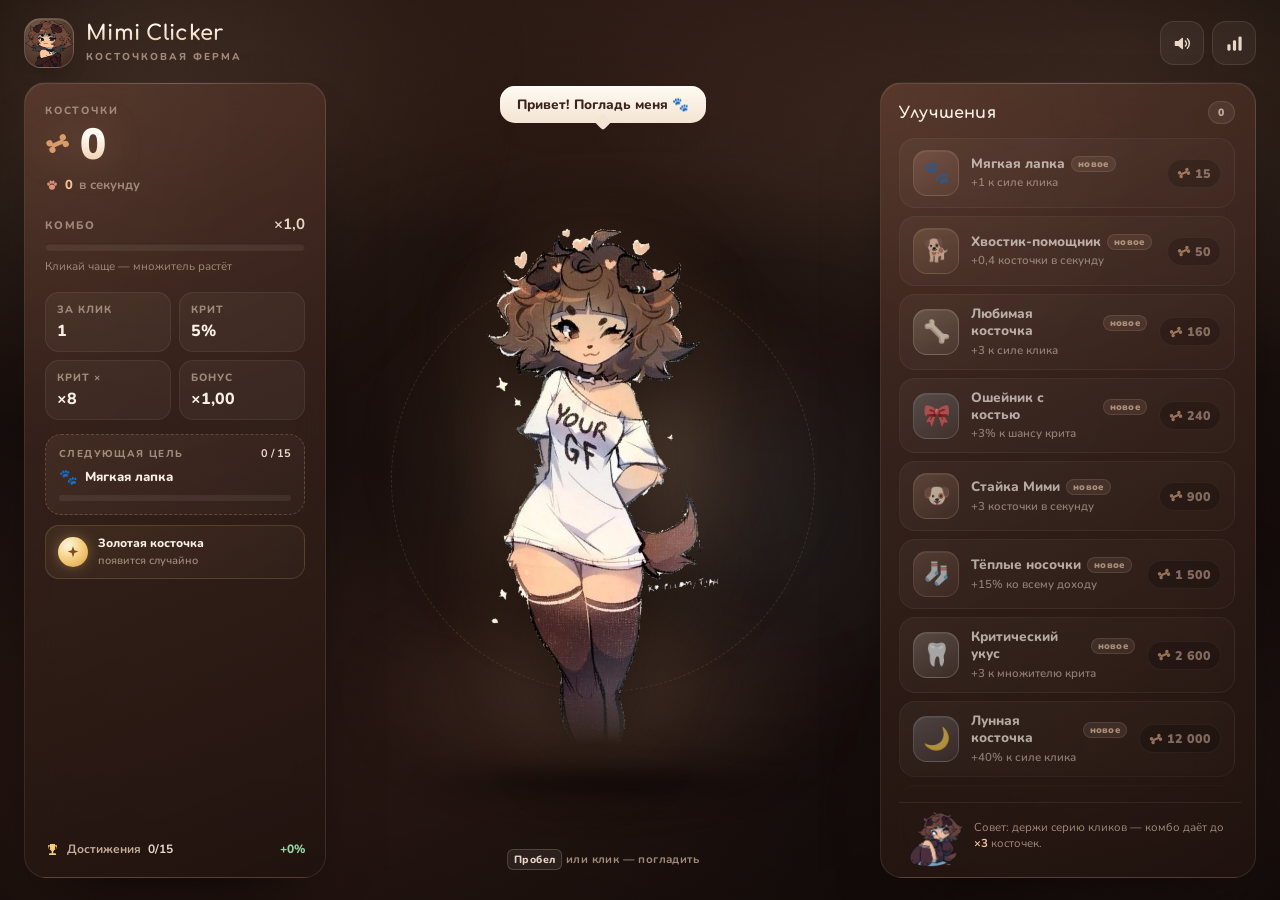
==== Mimi_Clicker_standalone.html @ 70f41875 "Add files via upload" ====
<!DOCTYPE html>
<html lang="ru">
<head>
<meta charset="utf-8">
<meta name="viewport" content="width=device-width, initial-scale=1, viewport-fit=cover">
<title>Mimi Clicker — косточковая ферма</title>
<meta name="description" content="Милый кликер про Мими: гладь её, собирай косточки и открывай улучшения.">
<meta name="theme-color" content="#1a100d">
<meta name="color-scheme" content="dark">
<link rel="icon" href="[data-uri]" type="image/png">
<style>
/* Local copy of Google Fonts (Nunito, Comfortaa) — works offline. */
@font-face{font-family:'Comfortaa';font-style:normal;font-weight:700;font-display:swap;src:url('[data-uri]') format('woff2');unicode-range:U+0460-052F, U+1C80-1C8A, U+20B4, U+2DE0-2DFF, U+A640-A69F, U+FE2E-FE2F}
@font-face{font-family:'Comfortaa';font-style:normal;font-weight:700;font-display:swap;src:url('[data-uri]') format('woff2');unicode-range:U+0301, U+0400-045F, U+0490-0491, U+04B0-04B1, U+2116}
@font-face{font-family:'Comfortaa';font-style:normal;font-weight:700;font-display:swap;src:url('[data-uri]') format('woff2');unicode-range:U+0100-02BA, U+02BD-02C5, U+02C7-02CC, U+02CE-02D7, U+02DD-02FF, U+0304, U+0308, U+0329, U+1D00-1DBF, U+1E00-1E9F, U+1EF2-1EFF, U+2020, U+20A0-20AB, U+20AD-20C4, U+2113, U+2C60-2C7F, U+A720-A7FF}
@font-face{font-family:'Comfortaa';font-style:normal;font-weight:700;font-display:swap;src:url('[data-uri]') format('woff2');unicode-range:U+0000-00FF, U+0131, U+0152-0153, U+02BB-02BC, U+02C6, U+02DA, U+02DC, U+0304, U+0308, U+0329, U+2000-206F, U+20AC, U+2122, U+2191, U+2193, U+2212, U+2215, U+FEFF, U+FFFD}
@font-face{font-family:'Nunito';font-style:normal;font-weight:400;font-display:swap;src:url('[data-uri]') format('woff2');unicode-range:U+0460-052F, U+1C80-1C8A, U+20B4, U+2DE0-2DFF, U+A640-A69F, U+FE2E-FE2F}
@font-face{font-family:'Nunito';font-style:normal;font-weight:400;font-display:swap;src:url('[data-uri]') format('woff2');unicode-range:U+0301, U+0400-045F, U+0490-0491, U+04B0-04B1, U+2116}
@font-face{font-family:'Nunito';font-style:normal;font-weight:400;font-display:swap;src:url('[data-uri]') format('woff2');unicode-range:U+0100-02BA, U+02BD-02C5, U+02C7-02CC, U+02CE-02D7, U+02DD-02FF, U+0304, U+0308, U+0329, U+1D00-1DBF, U+1E00-1E9F, U+1EF2-1EFF, U+2020, U+20A0-20AB, U+20AD-20C4, U+2113, U+2C60-2C7F, U+A720-A7FF}
@font-face{font-family:'Nunito';font-style:normal;font-weight:400;font-display:swap;src:url('[data-uri]') format('woff2');unicode-range:U+0000-00FF, U+0131, U+0152-0153, U+02BB-02BC, U+02C6, U+02DA, U+02DC, U+0304, U+0308, U+0329, U+2000-206F, U+20AC, U+2122, U+2191, U+2193, U+2212, U+2215, U+FEFF, U+FFFD}
@font-face{font-family:'Nunito';font-style:normal;font-weight:600;font-display:swap;src:url('[data-uri]') format('woff2');unicode-range:U+0460-052F, U+1C80-1C8A, U+20B4, U+2DE0-2DFF, U+A640-A69F, U+FE2E-FE2F}
@font-face{font-family:'Nunito';font-style:normal;font-weight:600;font-display:swap;src:url('[data-uri]') format('woff2');unicode-range:U+0301, U+0400-045F, U+0490-0491, U+04B0-04B1, U+2116}
@font-face{font-family:'Nunito';font-style:normal;font-weight:600;font-display:swap;src:url('[data-uri]') format('woff2');unicode-range:U+0100-02BA, U+02BD-02C5, U+02C7-02CC, U+02CE-02D7, U+02DD-02FF, U+0304, U+0308, U+0329, U+1D00-1DBF, U+1E00-1E9F, U+1EF2-1EFF, U+2020, U+20A0-20AB, U+20AD-20C4, U+2113, U+2C60-2C7F, U+A720-A7FF}
@font-face{font-family:'Nunito';font-style:normal;font-weight:600;font-display:swap;src:url('[data-uri]') format('woff2');unicode-range:U+0000-00FF, U+0131, U+0152-0153, U+02BB-02BC, U+02C6, U+02DA, U+02DC, U+0304, U+0308, U+0329, U+2000-206F, U+20AC, U+2122, U+2191, U+2193, U+2212, U+2215, U+FEFF, U+FFFD}
@font-face{font-family:'Nunito';font-style:normal;font-weight:700;font-display:swap;src:url('[data-uri]') format('woff2');unicode-range:U+0460-052F, U+1C80-1C8A, U+20B4, U+2DE0-2DFF, U+A640-A69F, U+FE2E-FE2F}
@font-face{font-family:'Nunito';font-style:normal;font-weight:700;font-display:swap;src:url('[data-uri]') format('woff2');unicode-range:U+0301, U+0400-045F, U+0490-0491, U+04B0-04B1, U+2116}
@font-face{font-family:'Nunito';font-style:normal;font-weight:700;font-display:swap;src:url('[data-uri]') format('woff2');unicode-range:U+0100-02BA, U+02BD-02C5, U+02C7-02CC, U+02CE-02D7, U+02DD-02FF, U+0304, U+0308, U+0329, U+1D00-1DBF, U+1E00-1E9F, U+1EF2-1EFF, U+2020, U+20A0-20AB, U+20AD-20C4, U+2113, U+2C60-2C7F, U+A720-A7FF}
@font-face{font-family:'Nunito';font-style:normal;font-weight:700;font-display:swap;src:url('[data-uri]') format('woff2');unicode-range:U+0000-00FF, U+0131, U+0152-0153, U+02BB-02BC, U+02C6, U+02DA, U+02DC, U+0304, U+0308, U+0329, U+2000-206F, U+20AC, U+2122, U+2191, U+2193, U+2212, U+2215, U+FEFF, U+FFFD}
@font-face{font-family:'Nunito';font-style:normal;font-weight:800;font-display:swap;src:url('[data-uri]') format('woff2');unicode-range:U+0460-052F, U+1C80-1C8A, U+20B4, U+2DE0-2DFF, U+A640-A69F, U+FE2E-FE2F}
@font-face{font-family:'Nunito';font-style:normal;font-weight:800;font-display:swap;src:url('[data-uri]') format('woff2');unicode-range:U+0301, U+0400-045F, U+0490-0491, U+04B0-04B1, U+2116}
@font-face{font-family:'Nunito';font-style:normal;font-weight:800;font-display:swap;src:url('[data-uri]') format('woff2');unicode-range:U+0100-02BA, U+02BD-02C5, U+02C7-02CC, U+02CE-02D7, U+02DD-02FF, U+0304, U+0308, U+0329, U+1D00-1DBF, U+1E00-1E9F, U+1EF2-1EFF, U+2020, U+20A0-20AB, U+20AD-20C4, U+2113, U+2C60-2C7F, U+A720-A7FF}
@font-face{font-family:'Nunito';font-style:normal;font-weight:800;font-display:swap;src:url('[data-uri]') format('woff2');unicode-range:U+0000-00FF, U+0131, U+0152-0153, U+02BB-02BC, U+02C6, U+02DA, U+02DC, U+0304, U+0308, U+0329, U+2000-206F, U+20AC, U+2122, U+2191, U+2193, U+2212, U+2215, U+FEFF, U+FFFD}
@font-face{font-family:'Nunito';font-style:normal;font-weight:900;font-display:swap;src:url('[data-uri]') format('woff2');unicode-range:U+0460-052F, U+1C80-1C8A, U+20B4, U+2DE0-2DFF, U+A640-A69F, U+FE2E-FE2F}
@font-face{font-family:'Nunito';font-style:normal;font-weight:900;font-display:swap;src:url('[data-uri]') format('woff2');unicode-range:U+0301, U+0400-045F, U+0490-0491, U+04B0-04B1, U+2116}
@font-face{font-family:'Nunito';font-style:normal;font-weight:900;font-display:swap;src:url('[data-uri]') format('woff2');unicode-range:U+0100-02BA, U+02BD-02C5, U+02C7-02CC, U+02CE-02D7, U+02DD-02FF, U+0304, U+0308, U+0329, U+1D00-1DBF, U+1E00-1E9F, U+1EF2-1EFF, U+2020, U+20A0-20AB, U+20AD-20C4, U+2113, U+2C60-2C7F, U+A720-A7FF}
@font-face{font-family:'Nunito';font-style:normal;font-weight:900;font-display:swap;src:url('[data-uri]') format('woff2');unicode-range:U+0000-00FF, U+0131, U+0152-0153, U+02BB-02BC, U+02C6, U+02DA, U+02DC, U+0304, U+0308, U+0329, U+2000-206F, U+20AC, U+2122, U+2191, U+2193, U+2212, U+2215, U+FEFF, U+FFFD}

</style>
<style>
/* ============================================================
   Mimi Clicker — chocolate & caramel UI
   ============================================================ */

:root {
  --bg: #160e0c;
  --bg-2: #1d1210;
  --choc-900: #2a1814;
  --choc-800: #33201b;
  --choc-700: #4a2f27;
  --line: rgba(248, 236, 224, .10);
  --line-strong: rgba(248, 236, 224, .18);
  --cream: #f8efe4;
  --cream-2: #e9d8c8;
  --dim: #c4ac9c;
  --dim-2: #a08a7c;
  --caramel: #d99a6c;
  --caramel-hi: #f2c49a;
  --rose: #e0917c;
  --bone: #f7eddd;
  --blue: #aacbe0;
  --gold: #f5cd7a;
  --good: #9ad4a9;
  --radius: 22px;
  --shadow: 0 30px 60px -40px #000;
  --font-display: 'Comfortaa', 'Nunito', 'Segoe UI', system-ui, sans-serif;
  --font-body: 'Nunito', 'Segoe UI', system-ui, sans-serif;
  --ease-pop: cubic-bezier(.2, 1.3, .4, 1);
}

*,
*::before,
*::after { box-sizing: border-box; }

html, body { margin: 0; padding: 0; overflow-x: clip; }
html { -webkit-text-size-adjust: 100%; }

body {
  min-height: 100vh;
  min-height: 100dvh;
  font-family: var(--font-body);
  font-size: 15px;
  color: var(--cream);
  background: var(--bg);
  overflow: hidden;
  overflow-x: clip;
  -webkit-font-smoothing: antialiased;
  text-rendering: optimizeLegibility;
}

[hidden] { display: none !important; }

button { font: inherit; color: inherit; }

:focus-visible {
  outline: 2px solid var(--caramel-hi);
  outline-offset: 3px;
}

.icon {
  width: 1em;
  height: 1em;
  fill: currentColor;
  flex: none;
  display: block;
}

.sprite { position: absolute; }

/* ---------------- background ---------------- */

.bg {
  position: fixed;
  inset: 0;
  z-index: 0;
  overflow: hidden;
  pointer-events: none;
  background:
    radial-gradient(110% 80% at 50% -18%, #4a2c22 0%, transparent 58%),
    radial-gradient(70% 60% at 88% 6%, rgba(242, 196, 154, .2) 0%, transparent 62%),
    radial-gradient(90% 85% at 8% 102%, rgba(133, 74, 58, .36) 0%, transparent 64%),
    linear-gradient(180deg, #22140f 0%, #170e0c 58%, #1a100d 100%);
}

.bg__blob {
  position: absolute;
  border-radius: 50%;
  filter: blur(74px);
  opacity: .55;
  will-change: transform;
}

.bg__blob--1 {
  width: 46vw; height: 46vw;
  top: -14vw; left: -10vw;
  background: radial-gradient(circle at 40% 40%, rgba(242, 196, 154, .5), transparent 68%);
  animation: drift1 26s ease-in-out infinite;
}

.bg__blob--2 {
  width: 38vw; height: 38vw;
  bottom: -12vw; right: -8vw;
  background: radial-gradient(circle at 50% 50%, rgba(224, 145, 124, .42), transparent 68%);
  animation: drift2 32s ease-in-out infinite;
}

.bg__blob--3 {
  width: 32vw; height: 32vw;
  top: 34%; left: 44%;
  background: radial-gradient(circle at 50% 50%, rgba(170, 203, 224, .2), transparent 68%);
  animation: drift3 38s ease-in-out infinite;
}

.bg__vignette {
  position: absolute;
  inset: 0;
  background: radial-gradient(90% 70% at 50% 45%, transparent 40%, rgba(8, 4, 3, .68) 100%);
}

.bg__grain {
  position: absolute;
  inset: 0;
  opacity: .055;
  mix-blend-mode: overlay;
  background-image: url("data:image/svg+xml,%3Csvg xmlns='http://www.w3.org/2000/svg' width='160' height='160'%3E%3Cfilter id='n'%3E%3CfeTurbulence type='fractalNoise' baseFrequency='.85' numOctaves='3' stitchTiles='stitch'/%3E%3C/filter%3E%3Crect width='160' height='160' filter='url(%23n)'/%3E%3C/svg%3E");
}

@keyframes drift1 {
  0%, 100% { transform: translate3d(0, 0, 0) scale(1); }
  50% { transform: translate3d(4vw, 5vh, 0) scale(1.08); }
}
@keyframes drift2 {
  0%, 100% { transform: translate3d(0, 0, 0) scale(1.05); }
  50% { transform: translate3d(-5vw, -4vh, 0) scale(.95); }
}
@keyframes drift3 {
  0%, 100% { transform: translate3d(0, 0, 0); }
  50% { transform: translate3d(-6vw, 6vh, 0); }
}

/* ---------------- shell ---------------- */

.app {
  position: relative;
  z-index: 1;
  height: 100vh;
  height: 100dvh;
  display: flex;
  flex-direction: column;
  min-height: 0;
}

.topbar {
  display: flex;
  align-items: center;
  justify-content: space-between;
  gap: 16px;
  padding: 18px 24px 14px;
}

.brand { display: flex; align-items: center; gap: 12px; min-width: 0; }

.brand__badge {
  width: 50px;
  height: 50px;
  border-radius: 17px;
  display: grid;
  place-items: center;
  overflow: hidden;
  background: radial-gradient(circle at 30% 20%, rgba(242, 196, 154, .35), rgba(60, 36, 29, .9));
  border: 1px solid var(--line-strong);
  box-shadow: inset 0 1px 0 rgba(255, 255, 255, .12), 0 10px 24px -16px #000;
}

.brand__badge img {
  width: 100%;
  height: 100%;
  object-fit: contain;
  transform: scale(1.04) translateY(2px);
}

.brand__text { min-width: 0; }

.brand__text h1 {
  margin: 0;
  font-family: var(--font-display);
  font-size: 21px;
  line-height: 1.1;
  letter-spacing: .3px;
  background: linear-gradient(180deg, #fff8ee 20%, #e7bf9c 100%);
  -webkit-background-clip: text;
  background-clip: text;
  color: transparent;
}

.brand__text p {
  margin: 4px 0 0;
  font-size: 10px;
  font-weight: 800;
  letter-spacing: 2px;
  text-transform: uppercase;
  color: var(--dim-2);
}

.topbar__actions { display: flex; gap: 8px; }

.icon-btn {
  width: 44px;
  height: 44px;
  display: grid;
  place-items: center;
  border-radius: 14px;
  border: 1px solid var(--line);
  background: rgba(248, 236, 224, .055);
  color: var(--cream-2);
  font-size: 19px;
  cursor: pointer;
  transition: transform .18s var(--ease-pop), background .2s, color .2s, border-color .2s;
}

.icon-btn:hover {
  transform: translateY(-2px);
  background: rgba(248, 236, 224, .1);
  color: var(--cream);
  border-color: var(--line-strong);
}

.icon-btn:active { transform: translateY(0) scale(.96); }

.icon-btn.is-off { color: var(--dim-2); }

/* ---------------- layout ---------------- */

.layout {
  flex: 1;
  min-height: 0;
  display: grid;
  gap: 18px;
  grid-template-columns: 302px minmax(0, 1fr) 376px;
  grid-template-areas: "stats stage shop";
  padding: 0 24px 22px;
}

.stats { grid-area: stats; }
.stage { grid-area: stage; }
.shop { grid-area: shop; }

.panel {
  position: relative;
  border-radius: var(--radius);
  border: 1px solid var(--line);
  background:
    linear-gradient(158deg, rgba(93, 59, 48, .6), rgba(32, 19, 15, .9)),
    radial-gradient(120% 80% at 0% 0%, rgba(217, 154, 108, .16), transparent 60%);
  box-shadow: inset 0 1px 0 rgba(255, 255, 255, .07), 0 34px 70px -42px #000;
  backdrop-filter: blur(16px) saturate(1.12);
  -webkit-backdrop-filter: blur(16px) saturate(1.12);
}

.panel::before {
  content: "";
  position: absolute;
  inset: 0 0 auto;
  height: 1px;
  border-radius: var(--radius);
  background: linear-gradient(90deg, transparent, rgba(255, 255, 255, .16), transparent);
  pointer-events: none;
}

/* ---------------- stats panel ---------------- */

.stats {
  padding: 20px;
  display: flex;
  flex-direction: column;
  gap: 0;
  min-height: 0;
  overflow: auto;
  scrollbar-width: none;
}

.stats::-webkit-scrollbar { display: none; }

.score__label {
  display: block;
  font-size: 10.5px;
  font-weight: 800;
  letter-spacing: 1.8px;
  text-transform: uppercase;
  color: var(--dim-2);
}

.score__value {
  display: flex;
  align-items: center;
  gap: 10px;
  margin-top: 4px;
  font-size: clamp(32px, 3.4vw, 44px);
  font-weight: 900;
  line-height: 1.05;
  letter-spacing: -.6px;
  font-variant-numeric: tabular-nums;
  background: linear-gradient(180deg, #fffaf2 30%, #ecc49f 100%);
  -webkit-background-clip: text;
  background-clip: text;
  color: transparent;
  filter: drop-shadow(0 2px 18px rgba(242, 196, 154, .25));
}

.score__icon {
  width: .58em;
  height: .58em;
  color: var(--caramel);
  background: none;
  flex: none;
  margin-top: -2px;
}

.score__rate {
  display: flex;
  align-items: center;
  gap: 6px;
  margin-top: 8px;
  font-size: 13px;
  font-weight: 800;
  color: var(--caramel-hi);
}

.score__rate .icon { width: 14px; height: 14px; color: var(--rose); }

.score__rate-unit { color: var(--dim-2); font-weight: 700; }

.combo { margin-top: 20px; }

.combo__head {
  display: flex;
  align-items: baseline;
  justify-content: space-between;
  font-size: 11px;
  font-weight: 800;
  letter-spacing: 1.4px;
  text-transform: uppercase;
  color: var(--dim-2);
}

.combo__head b {
  font-size: 15px;
  letter-spacing: 0;
  text-transform: none;
  color: var(--cream-2);
  font-variant-numeric: tabular-nums;
  transition: color .2s;
}

.combo__bar {
  position: relative;
  height: 8px;
  margin-top: 9px;
  border-radius: 99px;
  background: rgba(248, 236, 224, .07);
  overflow: hidden;
  box-shadow: inset 0 1px 2px rgba(0, 0, 0, .4);
}

.combo__bar i {
  position: absolute;
  inset: 0 auto 0 0;
  width: 0%;
  border-radius: 99px;
  background: linear-gradient(90deg, var(--caramel), var(--rose) 55%, var(--gold));
  box-shadow: 0 0 14px rgba(242, 196, 154, .5);
  transition: width .1s linear;
}

.combo__hint {
  margin: 8px 0 0;
  font-size: 11.5px;
  line-height: 1.35;
  color: var(--dim-2);
}

.combo.is-hot .combo__head b { color: var(--gold); }
.combo.is-hot .combo__bar i { box-shadow: 0 0 20px rgba(245, 205, 122, .8); }

.minis {
  display: grid;
  grid-template-columns: 1fr 1fr;
  gap: 8px;
  margin-top: 18px;
}

.mini {
  padding: 9px 11px;
  border-radius: 14px;
  border: 1px solid rgba(248, 236, 224, .07);
  background: rgba(248, 236, 224, .045);
}

.mini span {
  display: block;
  font-size: 10.5px;
  font-weight: 800;
  letter-spacing: 1px;
  text-transform: uppercase;
  color: var(--dim-2);
}

.mini b {
  display: block;
  margin-top: 3px;
  font-size: 16px;
  font-weight: 800;
  font-variant-numeric: tabular-nums;
  color: var(--cream);
}

.goal {
  margin-top: 14px;
  padding: 11px 13px 13px;
  border-radius: 16px;
  border: 1px dashed rgba(242, 196, 154, .22);
  background: linear-gradient(150deg, rgba(242, 196, 154, .08), rgba(248, 236, 224, .02));
  transition: border-color .3s, background .3s, box-shadow .3s;
}

.goal__head {
  display: flex;
  align-items: baseline;
  justify-content: space-between;
  gap: 8px;
  font-size: 10px;
  font-weight: 800;
  letter-spacing: 1.4px;
  text-transform: uppercase;
  color: var(--dim-2);
}

.goal__head b {
  font-size: 11px;
  letter-spacing: 0;
  text-transform: none;
  color: var(--cream-2);
  font-variant-numeric: tabular-nums;
}

.goal__name {
  display: flex;
  align-items: center;
  gap: 7px;
  margin-top: 7px;
  font-size: 13px;
  font-weight: 800;
  color: var(--cream);
  white-space: nowrap;
  overflow: hidden;
  text-overflow: ellipsis;
}

.goal__icon { font-size: 15px; line-height: 1; }

.goal__bar {
  position: relative;
  height: 6px;
  margin-top: 9px;
  border-radius: 99px;
  background: rgba(248, 236, 224, .07);
  overflow: hidden;
}

.goal__bar i {
  position: absolute;
  inset: 0 auto 0 0;
  width: 0%;
  border-radius: 99px;
  background: linear-gradient(90deg, var(--caramel), var(--gold));
  transition: width .18s linear;
}

.goal.is-ready {
  border-color: rgba(154, 212, 169, .5);
  border-style: solid;
  background: linear-gradient(150deg, rgba(154, 212, 169, .14), rgba(248, 236, 224, .02));
  box-shadow: 0 0 0 1px rgba(154, 212, 169, .12), 0 0 22px -6px rgba(154, 212, 169, .35);
}

.goal.is-ready .goal__bar i { background: linear-gradient(90deg, #8fd0a1, #c9e9c3); }
.goal.is-ready .goal__head b { color: #b6e6bd; }

.bonus-note {
  display: flex;
  align-items: center;
  gap: 10px;
  margin-top: 10px;
  padding: 10px 12px;
  border-radius: 14px;
  border: 1px solid rgba(245, 205, 122, .16);
  background: linear-gradient(150deg, rgba(245, 205, 122, .08), rgba(248, 236, 224, .02));
  transition: border-color .3s, box-shadow .3s;
}

.bonus-note__orb {
  width: 30px;
  height: 30px;
  flex: none;
  display: grid;
  place-items: center;
  border-radius: 50%;
  color: #7c4c1e;
  font-size: 14px;
  background: radial-gradient(circle at 34% 28%, #fff6dd, #f5cd7a 50%, #d99a4a 100%);
  box-shadow: 0 0 14px -2px rgba(245, 205, 122, .5);
}

.bonus-note__text b {
  display: block;
  font-size: 12px;
  font-weight: 800;
  color: var(--cream);
  line-height: 1.2;
}

.bonus-note__text span {
  display: block;
  margin-top: 2px;
  font-size: 11px;
  font-weight: 600;
  color: var(--dim-2);
}

.bonus-note.is-live {
  border-color: rgba(245, 205, 122, .5);
  box-shadow: 0 0 26px -8px rgba(245, 205, 122, .55);
}

.bonus-note.is-live .bonus-note__orb { animation: orbPulse 1.4s ease-in-out infinite; }
.bonus-note.is-live .bonus-note__text span { color: var(--gold); }

@keyframes orbPulse {
  0%, 100% { transform: scale(1); }
  50% { transform: scale(1.12); }
}

.frenzy {
  display: flex;
  align-items: center;
  gap: 8px;
  margin-top: 14px;
  padding: 10px 13px;
  border-radius: 14px;
  border: 1px solid rgba(245, 205, 122, .45);
  background: linear-gradient(120deg, rgba(245, 205, 122, .24), rgba(217, 154, 108, .16));
  color: #ffe9bd;
  font-size: 12.5px;
  font-weight: 800;
  animation: frenzyPulse 1.1s ease-in-out infinite;
}

.frenzy .icon { width: 15px; height: 15px; color: var(--gold); }
.frenzy b { margin-left: auto; font-variant-numeric: tabular-nums; }

@keyframes frenzyPulse {
  0%, 100% { box-shadow: 0 0 0 0 rgba(245, 205, 122, .35); }
  50% { box-shadow: 0 0 22px 3px rgba(245, 205, 122, .28); }
}

.ach-progress {
  display: flex;
  align-items: center;
  gap: 7px;
  margin-top: auto;
  padding-top: 18px;
  font-size: 12px;
  font-weight: 700;
  color: var(--dim);
}

.ach-progress .icon { width: 15px; height: 15px; color: var(--gold); }
.ach-progress b { color: var(--cream-2); font-variant-numeric: tabular-nums; }
.ach-progress em {
  margin-left: auto;
  font-style: normal;
  font-weight: 800;
  color: var(--good);
  font-variant-numeric: tabular-nums;
}

/* ---------------- stage ---------------- */

.stage {
  position: relative;
  display: grid;
  place-items: center;
  min-height: 0;
  padding: 46px 16px 34px;
  isolation: isolate;
}

.stage::before {
  content: "";
  position: absolute;
  width: min(520px, 94%);
  height: 210px;
  bottom: 10%;
  border-radius: 50%;
  background: radial-gradient(ellipse at 50% 50%, rgba(242, 196, 154, .17), rgba(224, 145, 124, .05) 50%, transparent 72%);
  filter: blur(32px);
  pointer-events: none;
  z-index: 0;
}

.stage__halo {
  position: absolute;
  width: min(700px, 100%);
  aspect-ratio: 1;
  border-radius: 50%;
  background: radial-gradient(circle at 50% 45%, rgba(242, 196, 154, .26), rgba(217, 154, 108, .05) 38%, transparent 58%);
  filter: blur(26px);
  animation: haloPulse 7s ease-in-out infinite;
  transition: opacity .6s;
  z-index: 0;
}

.deco {
  position: absolute;
  inset: 0;
  overflow: hidden;
  z-index: 0;
  pointer-events: none;
}

.deco__item {
  position: absolute;
  left: var(--x);
  bottom: -60px;
  width: var(--size);
  height: var(--size);
  color: rgba(242, 196, 154, .22);
  animation: rise var(--dur) linear infinite;
  animation-delay: var(--delay);
}

.deco__item:nth-child(2n) { color: rgba(224, 145, 124, .2); }

@keyframes rise {
  0% { transform: translateY(0) rotate(-8deg); opacity: 0; }
  12% { opacity: 1; }
  80% { opacity: .9; }
  100% { transform: translateY(-74vh) rotate(14deg); opacity: 0; }
}

.stage__orbit {
  position: absolute;
  width: min(560px, 82%);
  aspect-ratio: 1;
  border-radius: 50%;
  border: 1px dashed rgba(242, 196, 154, .13);
  animation: spin 54s linear infinite;
  z-index: 0;
}

.stage__orbit::after {
  content: "";
  position: absolute;
  top: -4px;
  left: 50%;
  width: 7px;
  height: 7px;
  margin-left: -3.5px;
  border-radius: 50%;
  background: var(--caramel-hi);
  box-shadow: 0 0 12px 2px rgba(242, 196, 154, .7);
}

.stage__floor {
  position: absolute;
  bottom: 9%;
  width: min(420px, 74%);
  height: 46px;
  border-radius: 50%;
  background: radial-gradient(ellipse at center, rgba(0, 0, 0, .62), transparent 70%);
  filter: blur(9px);
  z-index: 1;
}

@keyframes haloPulse {
  0%, 100% { transform: scale(1); opacity: .85; }
  50% { transform: scale(1.07); opacity: 1; }
}

@keyframes spin { to { transform: rotate(360deg); } }

.mimi {
  position: relative;
  z-index: 3;
  display: block;
  padding: 0;
  border: 0;
  background: none;
  cursor: pointer;
  touch-action: manipulation;
  -webkit-tap-highlight-color: transparent;
  border-radius: 34px;
  transition: filter .25s;
  filter: drop-shadow(0 26px 32px rgba(0, 0, 0, .55)) drop-shadow(0 0 40px rgba(217, 154, 108, .16));
}

.mimi:hover {
  filter: drop-shadow(0 30px 34px rgba(0, 0, 0, .55)) drop-shadow(0 0 52px rgba(242, 196, 154, .3));
}

.mimi__bob {
  display: block;
  transform-origin: 50% 100%;
  animation: bob 5.2s ease-in-out infinite;
  will-change: transform;
}

.mimi__img {
  display: block;
  height: clamp(300px, 58vh, 600px);
  width: auto;
  max-width: 100%;
  object-fit: contain;
  user-select: none;
  -webkit-user-drag: none;
  transform-origin: 50% 94%;
  will-change: transform;
  -webkit-mask-image: linear-gradient(180deg, #000 0 89%, transparent 99.5%);
  mask-image: linear-gradient(180deg, #000 0 89%, transparent 99.5%);
}

@keyframes bob {
  0%, 100% { transform: translateY(0) rotate(-.5deg); }
  50% { transform: translateY(-11px) rotate(.5deg); }
}

.stage.is-hot .stage__halo {
  background: radial-gradient(circle at 50% 45%, rgba(242, 196, 154, .38), rgba(224, 145, 124, .14) 45%, transparent 68%);
}

.stage.is-blazing .stage__halo {
  background: radial-gradient(circle at 50% 45%, rgba(245, 205, 122, .46), rgba(224, 145, 124, .2) 45%, transparent 70%);
}

.stage.is-blazing .stage__orbit { border-color: rgba(245, 205, 122, .4); }

.stage.is-frenzy .stage__halo {
  animation-duration: 1.6s;
  background: radial-gradient(circle at 50% 45%, rgba(245, 205, 122, .55), rgba(224, 145, 124, .22) 45%, transparent 70%);
}

.stage.is-shaking { animation: shake .3s cubic-bezier(.36, .07, .19, .97); }

@keyframes shake {
  10%, 90% { transform: translate3d(-2px, 0, 0); }
  20%, 80% { transform: translate3d(4px, 0, 0); }
  30%, 50%, 70% { transform: translate3d(-6px, 0, 0); }
  40%, 60% { transform: translate3d(6px, 0, 0); }
}

/* speech bubble */

.speech {
  position: absolute;
  top: 4px;
  left: 50%;
  z-index: 6;
  margin: 0;
  padding: 9px 17px;
  max-width: calc(100% - 40px);
  border-radius: 15px;
  background: linear-gradient(180deg, #fffaf1, #f4e4d3);
  color: #3b241f;
  font-size: 13.5px;
  font-weight: 800;
  text-align: center;
  box-shadow: 0 16px 30px -18px #000, 0 2px 0 rgba(255, 255, 255, .6) inset;
  opacity: 0;
  transform: translate(-50%, 8px) scale(.92);
  transition: opacity .22s, transform .34s var(--ease-pop);
  pointer-events: none;
}

.speech::after {
  content: "";
  position: absolute;
  left: 50%;
  bottom: -5px;
  width: 12px;
  height: 12px;
  margin-left: -6px;
  border-radius: 3px;
  background: #f4e4d3;
  transform: rotate(45deg);
}

.speech.is-on { opacity: 1; transform: translate(-50%, 0) scale(1); }

/* golden bone */

.golden {
  position: absolute;
  z-index: 7;
  width: 74px;
  height: 74px;
  display: grid;
  place-items: center;
  border: 0;
  border-radius: 50%;
  cursor: pointer;
  color: #7c4c1e;
  background: radial-gradient(circle at 34% 28%, #fff6dd, #f5cd7a 48%, #d99a4a 100%);
  box-shadow: 0 0 0 8px rgba(245, 205, 122, .16), 0 0 56px rgba(245, 205, 122, .68), 0 14px 26px -12px #000;
  animation: goldenFloat 3s ease-in-out infinite, goldenPop .42s var(--ease-pop);
  -webkit-tap-highlight-color: transparent;
  translate: -50% -50%;
}

.golden .icon { width: 40px; height: 40px; filter: drop-shadow(0 2px 2px rgba(90, 50, 10, .3)); }
.golden:hover { box-shadow: 0 0 0 9px rgba(245, 205, 122, .2), 0 0 60px rgba(245, 205, 122, .8), 0 16px 30px -12px #000; }

.golden::before {
  content: "";
  position: absolute;
  inset: -14px;
  border-radius: 50%;
  border: 1px solid rgba(245, 205, 122, .5);
  animation: goldenRing 2.4s ease-out infinite;
}

@keyframes goldenFloat {
  0%, 100% { transform: translateY(0) rotate(-8deg); }
  50% { transform: translateY(-14px) rotate(8deg); }
}

@keyframes goldenPop {
  from { opacity: 0; scale: .3; }
  to { opacity: 1; scale: 1; }
}

@keyframes goldenRing {
  0% { transform: scale(.8); opacity: .8; }
  100% { transform: scale(1.5); opacity: 0; }
}

/* click fx */

.fx {
  position: absolute;
  inset: 0;
  z-index: 5;
  pointer-events: none;
  overflow: visible;
}

.fx > * { position: absolute; translate: -50% -50%; }

.float {
  font-size: clamp(18px, 2.2vw, 25px);
  font-weight: 900;
  color: #fff5e3;
  text-shadow: 0 2px 10px rgba(0, 0, 0, .55), 0 0 18px rgba(242, 196, 154, .35);
  white-space: nowrap;
  animation: floatUp .92s cubic-bezier(.18, .7, .3, 1) forwards;
}

.float--crit {
  font-size: clamp(23px, 2.9vw, 33px);
  color: #ffe9ae;
  text-shadow: 0 0 22px rgba(245, 205, 122, .9), 0 3px 14px rgba(0, 0, 0, .6);
  animation-name: floatUpCrit;
}

.float__tag {
  display: block;
  font-size: .52em;
  letter-spacing: 1.6px;
  text-transform: uppercase;
  color: var(--gold);
  text-align: center;
  margin-bottom: 1px;
}

@keyframes floatUp {
  0% { opacity: 0; transform: translateY(8px) scale(.75); }
  18% { opacity: 1; transform: translateY(0) scale(1.06); }
  60% { opacity: 1; }
  100% { opacity: 0; transform: translateY(-74px) scale(.96); }
}

@keyframes floatUpCrit {
  0% { opacity: 0; transform: translateY(10px) scale(.6) rotate(-6deg); }
  22% { opacity: 1; transform: translateY(0) scale(1.18) rotate(2deg); }
  60% { opacity: 1; transform: translateY(-30px) scale(1.05) rotate(0); }
  100% { opacity: 0; transform: translateY(-86px) scale(.95); }
}

.part {
  width: 20px;
  height: 20px;
  color: var(--caramel-hi);
  opacity: 0;
  animation: partOut .8s cubic-bezier(.2, .6, .4, 1) forwards;
}

.part svg { width: 100%; height: 100%; display: block; }
.part--heart { color: var(--rose); }
.part--bone { color: var(--bone); }
.part--paw { color: var(--caramel); }
.part--spark { color: var(--gold); }

@keyframes partOut {
  0% { opacity: 0; transform: translate(0, 0) scale(.4) rotate(0); }
  18% { opacity: 1; }
  100% { opacity: 0; transform: translate(var(--dx), var(--dy)) scale(var(--sc)) rotate(var(--rot)); }
}

.ring {
  width: 26px;
  height: 26px;
  border: 2px solid rgba(242, 196, 154, .65);
  border-radius: 50%;
  animation: ringOut .68s ease-out forwards;
}

.ring--crit { border-color: rgba(245, 205, 122, .85); border-width: 3px; }

@keyframes ringOut {
  0% { opacity: .9; transform: scale(.45); }
  100% { opacity: 0; transform: scale(3.4); }
}

.stage__hint {
  position: absolute;
  bottom: 8px;
  left: 50%;
  translate: -50% 0;
  margin: 0;
  font-size: 11.5px;
  font-weight: 700;
  letter-spacing: .4px;
  color: var(--dim-2);
  white-space: nowrap;
}

.hint--touch { display: none; }

kbd {
  display: inline-block;
  min-width: 20px;
  padding: 2px 6px;
  border-radius: 6px;
  border: 1px solid rgba(248, 236, 224, .18);
  background: rgba(248, 236, 224, .07);
  color: var(--cream-2);
  font-family: inherit;
  font-size: 10.5px;
  font-weight: 800;
  text-align: center;
}

.flash {
  position: fixed;
  inset: 0;
  z-index: 60;
  pointer-events: none;
  background: radial-gradient(circle at var(--fx) var(--fy), rgba(245, 205, 122, .38), transparent 42%);
  animation: flashOut .4s ease-out forwards;
}

@keyframes flashOut {
  0% { opacity: 1; }
  100% { opacity: 0; }
}

/* ---------------- shop ---------------- */

.shop {
  display: flex;
  flex-direction: column;
  min-height: 0;
  padding: 18px 14px 12px 18px;
  overflow: hidden;
}

.shop__head {
  display: flex;
  align-items: center;
  justify-content: space-between;
  gap: 10px;
  padding-right: 6px;
}

.shop__head h2 {
  margin: 0;
  font-family: var(--font-display);
  font-size: 16px;
  letter-spacing: .2px;
  color: var(--cream);
}

.shop__badge {
  padding: 3px 9px;
  border-radius: 99px;
  font-size: 10.5px;
  font-weight: 900;
  letter-spacing: .06em;
  color: #2a1712;
  background: linear-gradient(180deg, var(--caramel-hi), var(--caramel));
  transition: background .3s, color .3s;
}

.shop__badge.is-empty {
  color: var(--dim);
  background: rgba(248, 236, 224, .07);
  border: 1px solid var(--line);
}

.shop__list {
  flex: 1;
  min-height: 0;
  display: flex;
  flex-direction: column;
  gap: 8px;
  margin: 14px 0 10px;
  padding-right: 6px;
  overflow-y: auto;
  overscroll-behavior: contain;
  scrollbar-width: thin;
  scrollbar-color: rgba(242, 196, 154, .32) transparent;
  -webkit-mask-image: linear-gradient(180deg, #000 calc(100% - 22px), transparent 100%);
  mask-image: linear-gradient(180deg, #000 calc(100% - 22px), transparent 100%);
}

.shop__list::-webkit-scrollbar { width: 7px; }
.shop__list::-webkit-scrollbar-track { background: transparent; }
.shop__list::-webkit-scrollbar-thumb {
  border-radius: 99px;
  background: rgba(242, 196, 154, .26);
}
.shop__list::-webkit-scrollbar-thumb:hover { background: rgba(242, 196, 154, .45); }

.card {
  display: grid;
  grid-template-columns: 46px minmax(0, 1fr) auto;
  align-items: center;
  gap: 12px;
  width: 100%;
  padding: 11px 13px;
  border-radius: 16px;
  border: 1px solid rgba(248, 236, 224, .08);
  background: linear-gradient(150deg, rgba(248, 236, 224, .065), rgba(248, 236, 224, .02));
  text-align: left;
  cursor: pointer;
  transition: transform .18s var(--ease-pop), border-color .22s, background .22s, box-shadow .22s, opacity .22s;
  -webkit-tap-highlight-color: transparent;
}

.card:hover {
  transform: translateY(-2px);
  border-color: rgba(242, 196, 154, .34);
  box-shadow: 0 16px 26px -20px #000;
}

.card:active { transform: translateY(0) scale(.992); }

.card.is-affordable {
  border-color: rgba(242, 196, 154, .42);
  background: linear-gradient(150deg, rgba(242, 196, 154, .16), rgba(217, 154, 108, .05));
}

.card.is-affordable:hover {
  border-color: rgba(242, 196, 154, .6);
  box-shadow: 0 16px 30px -18px rgba(242, 196, 154, .35);
}

.card.is-locked { cursor: not-allowed; opacity: .68; filter: saturate(.72); }
.card.is-locked:hover { transform: none; border-color: rgba(248, 236, 224, .08); box-shadow: none; }
.card.is-maxed { opacity: .7; }

.card.is-bought { animation: buyPop .5s var(--ease-pop); }

@keyframes buyPop {
  0% { transform: scale(1); }
  35% { transform: scale(1.035); box-shadow: 0 0 0 2px rgba(242, 196, 154, .5); }
  100% { transform: scale(1); }
}

.card.is-denied { animation: deny .35s ease; }

@keyframes deny {
  0%, 100% { transform: translateX(0); }
  25% { transform: translateX(-4px); }
  50% { transform: translateX(4px); }
  75% { transform: translateX(-3px); }
}

.card__icon {
  width: 46px;
  height: 46px;
  display: grid;
  place-items: center;
  border-radius: 14px;
  font-size: 22px;
  line-height: 1;
  background: rgba(242, 196, 154, .12);
  background: linear-gradient(150deg,
      color-mix(in srgb, var(--tint) 30%, transparent),
      color-mix(in srgb, var(--tint) 10%, transparent));
  border: 1px solid color-mix(in srgb, var(--tint) 32%, transparent);
  box-shadow: inset 0 1px 0 rgba(255, 255, 255, .1);
}

.card__body { min-width: 0; display: block; }

.card__name {
  display: flex;
  align-items: center;
  gap: 6px;
  font-size: 13.5px;
  font-weight: 800;
  color: var(--cream);
  line-height: 1.25;
}

.card__lvl {
  flex: none;
  padding: 1px 6px;
  border-radius: 99px;
  font-size: 9.5px;
  font-weight: 900;
  letter-spacing: .3px;
  color: var(--caramel-hi);
  background: rgba(242, 196, 154, .14);
  border: 1px solid rgba(242, 196, 154, .2);
}

.card__desc {
  display: block;
  margin-top: 3px;
  font-size: 11.5px;
  font-weight: 600;
  line-height: 1.3;
  color: var(--dim);
}

.card__cost {
  display: flex;
  align-items: center;
  gap: 4px;
  padding: 5px 9px;
  border-radius: 99px;
  font-size: 12.5px;
  font-weight: 900;
  font-variant-numeric: tabular-nums;
  color: var(--caramel-hi);
  background: rgba(0, 0, 0, .26);
  border: 1px solid rgba(242, 196, 154, .16);
}

.card__cost .icon { width: 14px; height: 14px; color: var(--caramel); }
.card.is-locked .card__cost { color: #b98f7d; border-color: rgba(248, 236, 224, .08); }

.shop__tip {
  display: flex;
  align-items: center;
  gap: 10px;
  padding: 8px 10px 4px;
  border-top: 1px solid rgba(248, 236, 224, .07);
}

.shop__tip img {
  width: 55px;
  height: 56px;
  object-fit: contain;
  flex: none;
  margin-bottom: -6px;
}

.shop__tip p {
  margin: 0;
  font-size: 11.5px;
  line-height: 1.35;
  color: var(--dim-2);
}

.shop__tip b { color: var(--caramel-hi); }

/* ---------------- toasts ---------------- */

.toasts {
  position: fixed;
  left: 50%;
  bottom: 20px;
  z-index: 90;
  translate: -50% 0;
  display: flex;
  flex-direction: column;
  gap: 10px;
  align-items: center;
  width: max-content;
  max-width: calc(100vw - 28px);
  pointer-events: none;
}

.toast {
  display: flex;
  align-items: center;
  gap: 9px;
  max-width: 340px;
  padding: 9px 13px;
  border-radius: 14px;
  border: 1px solid rgba(242, 196, 154, .3);
  background: linear-gradient(150deg, rgba(66, 41, 34, .97), rgba(33, 20, 17, .97));
  color: var(--cream);
  font-size: 12.5px;
  font-weight: 700;
  line-height: 1.3;
  box-shadow: 0 24px 40px -22px #000;
  animation: toastIn .34s var(--ease-pop) both;
}

.toast.is-out { animation: toastOut .3s ease-in forwards; }

.toast__icon {
  display: grid;
  place-items: center;
  width: 26px;
  height: 26px;
  flex: none;
  border-radius: 9px;
  font-size: 13px;
  background: rgba(242, 196, 154, .16);
}

.toast b { color: var(--gold); }

@keyframes toastIn {
  from { opacity: 0; transform: translateY(14px) scale(.96); }
  to { opacity: 1; transform: translateY(0) scale(1); }
}

@keyframes toastOut {
  to { opacity: 0; transform: translateY(-8px) scale(.97); }
}

/* ---------------- modal ---------------- */

.modal {
  position: fixed;
  inset: 0;
  z-index: 100;
  display: grid;
  place-items: center;
  padding: 20px;
}

.modal__backdrop {
  position: absolute;
  inset: 0;
  background: rgba(10, 6, 5, .74);
  backdrop-filter: blur(7px);
  -webkit-backdrop-filter: blur(7px);
  animation: fadeIn .22s ease-out;
}

.modal__card {
  position: relative;
  width: min(660px, 100%);
  max-height: min(90vh, 880px);
  max-height: min(92dvh, 880px);
  display: flex;
  flex-direction: column;
  border-radius: 26px;
  border: 1px solid var(--line-strong);
  background:
    linear-gradient(158deg, rgba(84, 54, 44, .92), rgba(28, 17, 14, .98)),
    radial-gradient(120% 80% at 10% 0%, rgba(217, 154, 108, .18), transparent 60%);
  box-shadow: 0 40px 80px -30px #000;
  animation: popIn .3s var(--ease-pop);
  overflow: hidden;
}

.modal__card:focus { outline: none; }
.modal__card:focus-visible { outline: 2px solid rgba(242, 196, 154, .4); outline-offset: 4px; }

.modal__head {
  display: flex;
  align-items: center;
  justify-content: space-between;
  gap: 12px;
  padding: 18px 20px 14px;
  border-bottom: 1px solid var(--line);
}

.modal__head h2 {
  margin: 0;
  font-family: var(--font-display);
  font-size: 17px;
  color: var(--cream);
}

.modal__body {
  flex: 1;
  min-height: 0;
  padding: 18px 20px 22px;
  overflow-y: auto;
  overscroll-behavior: contain;
  scrollbar-width: thin;
  scrollbar-color: rgba(242, 196, 154, .32) transparent;
}

.modal__body::-webkit-scrollbar { width: 8px; }
.modal__body::-webkit-scrollbar-thumb {
  border-radius: 99px;
  background: rgba(242, 196, 154, .28);
}

.mstats {
  display: grid;
  grid-template-columns: repeat(auto-fit, minmax(132px, 1fr));
  gap: 9px;
}

.mstat {
  padding: 11px 13px;
  border-radius: 14px;
  border: 1px solid rgba(248, 236, 224, .08);
  background: rgba(248, 236, 224, .045);
}

.mstat span {
  display: block;
  font-size: 10px;
  font-weight: 800;
  letter-spacing: 1.1px;
  text-transform: uppercase;
  color: var(--dim-2);
}

.mstat b {
  display: block;
  margin-top: 4px;
  font-size: 17px;
  font-weight: 900;
  font-variant-numeric: tabular-nums;
  color: var(--cream);
}

.section-title {
  display: flex;
  align-items: center;
  gap: 8px;
  margin: 22px 0 12px;
  font-size: 11px;
  font-weight: 900;
  letter-spacing: 1.8px;
  text-transform: uppercase;
  color: var(--dim-2);
}

.section-title .icon { width: 15px; height: 15px; color: var(--gold); }

.ach-grid {
  display: grid;
  grid-template-columns: repeat(auto-fill, minmax(184px, 1fr));
  gap: 8px;
}

.ach {
  display: grid;
  grid-template-columns: 34px minmax(0, 1fr);
  align-items: center;
  gap: 10px;
  padding: 9px 11px;
  border-radius: 13px;
  border: 1px solid rgba(248, 236, 224, .07);
  background: rgba(248, 236, 224, .035);
  opacity: .55;
  transition: opacity .25s, border-color .25s, background .25s;
}

.ach.is-unlocked {
  opacity: 1;
  border-color: rgba(242, 196, 154, .36);
  background: linear-gradient(150deg, rgba(242, 196, 154, .14), rgba(217, 154, 108, .04));
}

.ach__icon {
  width: 34px;
  height: 34px;
  display: grid;
  place-items: center;
  border-radius: 10px;
  font-size: 16px;
  background: rgba(248, 236, 224, .07);
  filter: grayscale(1);
}

.ach.is-unlocked .ach__icon { filter: none; background: rgba(242, 196, 154, .2); }

.ach__name {
  display: block;
  font-size: 12.5px;
  font-weight: 800;
  color: var(--cream);
  line-height: 1.2;
}

.ach__desc {
  display: block;
  margin-top: 2px;
  font-size: 10.5px;
  font-weight: 600;
  color: var(--dim-2);
  line-height: 1.3;
}

.modal__actions {
  display: flex;
  align-items: center;
  justify-content: space-between;
  gap: 14px;
  padding: 14px 20px;
  border-top: 1px solid var(--line);
  background: rgba(0, 0, 0, .14);
}

.modal__actions p {
  margin: 0;
  font-size: 11px;
  line-height: 1.45;
  color: var(--dim-2);
}

.modal__actions b { color: var(--good); }

.btn {
  border: 0;
  border-radius: 13px;
  padding: 11px 18px;
  font-size: 13.5px;
  font-weight: 900;
  cursor: pointer;
  color: #2a1712;
  background: linear-gradient(180deg, var(--caramel-hi), var(--caramel));
  box-shadow: inset 0 1px 0 rgba(255, 255, 255, .45), 0 12px 24px -16px #000;
  transition: transform .16s var(--ease-pop), filter .2s;
  white-space: nowrap;
}

.btn:hover { transform: translateY(-1px); filter: brightness(1.06); }
.btn:active { transform: translateY(1px) scale(.99); }

.btn--ghost {
  color: var(--cream);
  background: rgba(248, 236, 224, .07);
  border: 1px solid var(--line);
  box-shadow: none;
}

.btn--danger {
  color: #2b110e;
  background: linear-gradient(180deg, #e69580, #bb6254);
}

.btn--danger.is-armed {
  background: linear-gradient(180deg, #ff9d86, #c94a38);
  animation: deny .4s ease;
}

@keyframes popIn {
  from { opacity: 0; transform: translateY(16px) scale(.96); }
  to { opacity: 1; transform: translateY(0) scale(1); }
}

@keyframes fadeIn { from { opacity: 0; } to { opacity: 1; } }

.noscript {
  position: fixed;
  inset: 0;
  z-index: 999;
  display: grid;
  place-items: center;
  margin: 0;
  padding: 24px;
  text-align: center;
  background: #1a100d;
  color: var(--cream);
}

/* ---------------- responsive ---------------- */

@media (min-width: 1180px) and (max-height: 780px) {
  .topbar { padding: 12px 22px 10px; }
  .brand__badge { width: 44px; height: 44px; border-radius: 15px; }
  .brand__text h1 { font-size: 19px; }

  .stats { padding: 16px; }
  .score__value { font-size: clamp(26px, 2.6vw, 32px); }
  .score__rate { margin-top: 5px; }
  .combo { margin-top: 12px; }
  .combo__hint { display: none; }
  .minis { margin-top: 10px; gap: 6px; }
  .mini { padding: 7px 10px; }
  .mini span { font-size: 9.5px; }
  .mini b { font-size: 15px; }
  .goal { margin-top: 8px; padding: 9px 11px 10px; }
  .bonus-note { margin-top: 7px; padding: 7px 10px; }
  .bonus-note__orb { width: 26px; height: 26px; }
  .ach-progress { padding-top: 10px; }
}

@media (max-width: 1179px) {
  body { overflow: auto; overflow-x: clip; }
  .app { height: auto; min-height: 100dvh; }

  .layout {
    grid-template-columns: minmax(0, 1fr) 344px;
    grid-template-areas:
      "stage shop"
      "stats shop";
    align-items: start;
    padding-bottom: 20px;
  }

  .stage { min-height: 430px; padding: 42px 10px 30px; }
  .mimi__img { height: clamp(280px, 46vh, 470px); }
  .shop { position: sticky; top: 10px; max-height: calc(100vh - 20px); max-height: calc(100dvh - 20px); }
}

@media (min-width: 901px) and (max-width: 1179px) {
  .minis { grid-template-columns: repeat(4, 1fr); }
  .stats { padding: 18px; }
  .stats .score__value { font-size: 34px; }
}

@media (max-width: 900px) {
  .layout {
    grid-template-columns: minmax(0, 1fr);
    grid-template-areas:
      "stats"
      "stage"
      "shop";
    padding: 0 14px 22px;
    gap: 14px;
  }

  .topbar { padding: 14px 16px 10px; }
  .brand__badge { width: 44px; height: 44px; border-radius: 15px; }
  .brand__text h1 { font-size: 19px; }
  .brand__text p { font-size: 9px; letter-spacing: 1.6px; }
  .icon-btn { width: 40px; height: 40px; border-radius: 13px; }

  .stats { padding: 14px; }
  .combo { margin-top: 14px; }
  .combo__hint { display: none; }
  .minis { grid-template-columns: repeat(4, 1fr); margin-top: 12px; }
  .mini { padding: 7px 8px; }
  .mini span { font-size: 9px; letter-spacing: .6px; }
  .mini b { font-size: 14px; }
  .goal { margin-top: 10px; padding: 9px 11px 11px; }
  .bonus-note { display: none; }
  .ach-progress { display: none; }

  .stage { min-height: 0; padding: 32px 8px 26px; }
  .mimi__img { height: clamp(240px, 40vh, 360px); }
  .stage__orbit { width: min(430px, 96%); }
  .stage__halo { width: min(520px, 120%); }
  .speech { font-size: 12.5px; padding: 8px 14px; }

  .shop { position: static; max-height: none; padding: 16px 12px 12px 16px; }
  .shop__list { overflow: visible; max-height: none; }
  .shop__tip { margin-top: 6px; }

  .toasts {
    left: 12px;
    right: 12px;
    bottom: 12px;
    translate: none;
    width: auto;
    max-width: none;
    align-items: stretch;
  }

  .toast { max-width: none; }

  .hint--desktop { display: none; }
  .hint--touch { display: inline; }

  .modal { padding: 12px; }
  .modal__actions { padding: 12px 16px; flex-wrap: wrap; }
  .modal__body { padding: 14px 16px 18px; }
}

@media (max-width: 380px) {
  .minis { grid-template-columns: repeat(2, 1fr); }
  .card { grid-template-columns: 42px minmax(0, 1fr) auto; gap: 10px; }
  .card__icon { width: 42px; height: 42px; font-size: 20px; }
}

@media (hover: none), (pointer: coarse) {
  .hint--desktop { display: none; }
  .hint--touch { display: inline; }
}

@media (prefers-reduced-motion: reduce) {
  *,
  *::before,
  *::after {
    animation-duration: .001ms !important;
    animation-iteration-count: 1 !important;
    transition-duration: .001ms !important;
  }
}

</style>
</head>
<body>

<div class="bg" aria-hidden="true">
  <span class="bg__blob bg__blob--1"></span>
  <span class="bg__blob bg__blob--2"></span>
  <span class="bg__blob bg__blob--3"></span>
  <span class="bg__vignette"></span>
  <span class="bg__grain"></span>
</div>

<svg class="sprite" aria-hidden="true" focusable="false" width="0" height="0">
  <symbol id="i-bone" viewBox="0 0 24 24">
    <g transform="rotate(-24 12 12)" fill="currentColor">
      <rect x="5.6" y="10" width="12.8" height="4" rx="2"/>
      <circle cx="5.1" cy="8.6" r="3"/><circle cx="5.1" cy="15.4" r="3"/>
      <circle cx="18.9" cy="8.6" r="3"/><circle cx="18.9" cy="15.4" r="3"/>
    </g>
  </symbol>
  <symbol id="i-paw" viewBox="0 0 24 24">
    <g fill="currentColor">
      <ellipse cx="12" cy="15.6" rx="5.3" ry="4.4"/>
      <ellipse cx="6.1" cy="10.6" rx="2.25" ry="2.9" transform="rotate(-20 6.1 10.6)"/>
      <ellipse cx="9.9" cy="7.2" rx="2.15" ry="2.9" transform="rotate(-8 9.9 7.2)"/>
      <ellipse cx="14.1" cy="7.2" rx="2.15" ry="2.9" transform="rotate(8 14.1 7.2)"/>
      <ellipse cx="17.9" cy="10.6" rx="2.25" ry="2.9" transform="rotate(20 17.9 10.6)"/>
    </g>
  </symbol>
  <symbol id="i-heart" viewBox="0 0 24 24">
    <path fill="currentColor" d="M12 21s-7.2-4.6-9.3-8.6A5.4 5.4 0 0 1 12 6.4a5.4 5.4 0 0 1 9.3 6C19.2 16.4 12 21 12 21Z"/>
  </symbol>
  <symbol id="i-spark" viewBox="0 0 24 24">
    <path fill="currentColor" d="M12 2.2 14.3 9l6.8 2.3-6.8 2.3L12 21.4l-2.3-7.8L2.9 11.3 9.7 9 12 2.2Z"/>
  </symbol>
  <symbol id="i-volume" viewBox="0 0 24 24">
    <path fill="currentColor" d="M11.2 4.9 6.8 8.7H3.6c-.8 0-1.4.6-1.4 1.4v3.8c0 .8.6 1.4 1.4 1.4h3.2l4.4 3.8c.6.5 1.4.1 1.4-.7V5.6c0-.8-.8-1.2-1.4-.7Z"/>
    <path fill="none" stroke="currentColor" stroke-width="1.8" stroke-linecap="round" d="M15.6 8.7a4.7 4.7 0 0 1 0 6.6M18.2 6.1a8.4 8.4 0 0 1 0 11.8"/>
  </symbol>
  <symbol id="i-muted" viewBox="0 0 24 24">
    <path fill="currentColor" d="M11.2 4.9 6.8 8.7H3.6c-.8 0-1.4.6-1.4 1.4v3.8c0 .8.6 1.4 1.4 1.4h3.2l4.4 3.8c.6.5 1.4.1 1.4-.7V5.6c0-.8-.8-1.2-1.4-.7Z"/>
    <path fill="none" stroke="currentColor" stroke-width="1.8" stroke-linecap="round" d="m16.2 9.4 4.6 5.2M20.8 9.4l-4.6 5.2"/>
  </symbol>
  <symbol id="i-chart" viewBox="0 0 24 24">
    <g fill="currentColor">
      <rect x="3" y="13" width="4" height="8" rx="1.6"/><rect x="10" y="8" width="4" height="13" rx="1.6"/><rect x="17" y="3" width="4" height="18" rx="1.6"/>
    </g>
  </symbol>
  <symbol id="i-trophy" viewBox="0 0 24 24">
    <path fill="currentColor" d="M8 3h8v2.2h3.2v2.4c0 2.6-1.9 4.7-4.4 5.1a5.6 5.6 0 0 1-1.6 2.4V18h3.4c.6 0 1 .4 1 1v1.6H6.4V19c0-.6.4-1 1-1H10.8v-2.9a5.6 5.6 0 0 1-1.7-2.4C6.7 12.3 4.8 10.2 4.8 7.6V5.2H8V3Zm8 4.2v4.7c1.3-.4 2.2-1.6 2.2-3V7.2H16ZM8 7.2H5.8v1.7c0 1.4.9 2.6 2.2 3V7.2Z"/>
  </symbol>
  <symbol id="i-close" viewBox="0 0 24 24">
    <path fill="none" stroke="currentColor" stroke-width="2" stroke-linecap="round" d="M6 6l12 12M18 6 6 18"/>
  </symbol>
  <symbol id="i-bolt" viewBox="0 0 24 24">
    <path fill="currentColor" d="M13.6 2 5 13.4h5.2L9.4 22 19 10.2h-5.6L13.6 2Z"/>
  </symbol>
  <symbol id="i-moon" viewBox="0 0 24 24">
    <path fill="currentColor" d="M20.5 14.7A8.6 8.6 0 0 1 9.3 3.5a8.8 8.8 0 1 0 11.2 11.2Z"/>
  </symbol>
</svg>

<div class="app">

  <header class="topbar">
    <div class="brand">
      <span class="brand__badge">
        <img src="[data-uri]" alt="" width="96" height="96" decoding="async">
      </span>
      <div class="brand__text">
        <h1>Mimi Clicker</h1>
        <p>косточковая ферма</p>
      </div>
    </div>

    <div class="topbar__actions">
      <button class="icon-btn" id="btn-sound" type="button" aria-pressed="true" aria-label="Звук: включён" title="Звук">
        <svg class="icon" id="icon-sound"><use href="#i-volume"/></svg>
      </button>
      <button class="icon-btn" id="btn-stats" type="button" aria-label="Статистика и достижения" title="Статистика">
        <svg class="icon"><use href="#i-chart"/></svg>
      </button>
    </div>
  </header>

  <main class="layout">

    <section class="panel stats" aria-label="Статистика">
      <div class="score">
        <span class="score__label">Косточки</span>
        <div class="score__value">
          <svg class="icon score__icon"><use href="#i-bone"/></svg>
          <span id="score" aria-live="off">0</span>
        </div>
        <div class="score__rate">
          <svg class="icon"><use href="#i-paw"/></svg>
          <span id="rate">0</span><span class="score__rate-unit">в секунду</span>
        </div>
      </div>

      <div class="combo" id="combo-box">
        <div class="combo__head">
          <span>Комбо</span>
          <b id="combo-mult">x1,0</b>
        </div>
        <div class="combo__bar"><i id="combo-fill"></i></div>
        <p class="combo__hint">Кликай чаще — множитель растёт</p>
      </div>

      <div class="minis">
        <div class="mini"><span>За клик</span><b id="per-click">1</b></div>
        <div class="mini"><span>Крит</span><b id="crit-chance">5%</b></div>
        <div class="mini"><span>Крит ×</span><b id="crit-mult">8</b></div>
        <div class="mini"><span>Бонус</span><b id="multiplier">x1</b></div>
      </div>

      <div class="goal" id="goal">
        <div class="goal__head">
          <span>Следующая цель</span>
          <b id="goal-progress">0 / 15</b>
        </div>
        <div class="goal__name">
          <span class="goal__icon" id="goal-icon" aria-hidden="true">🐾</span>
          <span id="goal-name">Мягкая лапка</span>
        </div>
        <div class="goal__bar"><i id="goal-fill"></i></div>
      </div>

      <div class="bonus-note" id="bonus-note">
        <span class="bonus-note__orb" aria-hidden="true">
          <svg class="icon"><use href="#i-spark"/></svg>
        </span>
        <div class="bonus-note__text">
          <b>Золотая косточка</b>
          <span id="bonus-state">появится случайно</span>
        </div>
      </div>

      <div class="frenzy" id="frenzy" hidden>
        <svg class="icon"><use href="#i-bolt"/></svg>
        <span>Безумие ×7</span>
        <b id="frenzy-time">15с</b>
      </div>

      <div class="ach-progress">
        <svg class="icon"><use href="#i-trophy"/></svg>
        <span>Достижения</span>
        <b id="ach-count">0/15</b>
        <em id="ach-bonus">+0%</em>
      </div>
    </section>

    <section class="stage" id="stage" aria-label="Мими">
      <div class="deco" aria-hidden="true">
        <svg class="deco__item" style="--x:9%;--dur:22s;--delay:-3s;--size:20px"><use href="#i-heart"/></svg>
        <svg class="deco__item" style="--x:21%;--dur:27s;--delay:-14s;--size:14px"><use href="#i-bone"/></svg>
        <svg class="deco__item" style="--x:78%;--dur:24s;--delay:-7s;--size:17px"><use href="#i-paw"/></svg>
        <svg class="deco__item" style="--x:90%;--dur:30s;--delay:-19s;--size:22px"><use href="#i-heart"/></svg>
        <svg class="deco__item" style="--x:15%;--dur:34s;--delay:-24s;--size:12px"><use href="#i-spark"/></svg>
        <svg class="deco__item" style="--x:86%;--dur:20s;--delay:-10s;--size:13px"><use href="#i-spark"/></svg>
      </div>
      <div class="stage__halo" aria-hidden="true"></div>
      <div class="stage__orbit" aria-hidden="true"></div>
      <div class="stage__floor" aria-hidden="true"></div>

      <button class="mimi" id="mimi-btn" type="button" aria-label="Погладить Мими и получить косточку">
        <span class="mimi__bob">
          <img class="mimi__img" id="mimi-img" src="[data-uri]" width="458" height="1000"
               alt="Мими — милая собачка-девочка с шоколадными волосами в белой футболке" draggable="false">
        </span>
      </button>

      <p class="speech" id="speech" role="status" aria-live="polite"></p>

      <button class="golden" id="golden" type="button" hidden aria-label="Поймать золотую косточку">
        <svg class="icon"><use href="#i-bone"/></svg>
      </button>

      <div class="fx" id="fx" aria-hidden="true"></div>

      <p class="stage__hint">
        <span class="hint--desktop"><kbd>Пробел</kbd> или клик — погладить</span>
        <span class="hint--touch">Тапни по Мими, чтобы погладить</span>
      </p>
    </section>

    <section class="panel shop" aria-label="Магазин улучшений">
      <div class="shop__head">
        <h2>Улучшения</h2>
        <span class="shop__badge" id="shop-badge">12</span>
      </div>
      <div class="shop__list" id="shop-list"></div>
      <div class="shop__tip">
        <img src="[data-uri]" alt="" width="64" height="65" loading="lazy" decoding="async">
        <p>Совет: держи серию кликов — комбо даёт до <b>×3</b> косточек.</p>
      </div>
    </section>

  </main>
</div>

<div class="modal" id="modal" hidden>
  <div class="modal__backdrop" data-close></div>
  <div class="modal__card" role="dialog" aria-modal="true" aria-labelledby="modal-title" tabindex="-1">
    <header class="modal__head">
      <h2 id="modal-title">Дневник Мими</h2>
      <button class="icon-btn" type="button" data-close aria-label="Закрыть">
        <svg class="icon"><use href="#i-close"/></svg>
      </button>
    </header>
    <div class="modal__body" id="modal-body"></div>
    <footer class="modal__actions">
      <p>Каждое достижение даёт <b>+2%</b> к доходу.<br>Прогресс сохраняется автоматически.</p>
      <button class="btn btn--danger" type="button" id="reset-btn">Сбросить прогресс</button>
    </footer>
  </div>
</div>

<div class="toasts" id="toasts" role="status" aria-live="polite"></div>

<noscript>
  <p class="noscript">Для игры нужен JavaScript — включи его, пожалуйста 🐾</p>
</noscript>

<script>
/* ============================================================
   Mimi Clicker — game logic
   Vanilla JS, no dependencies. Progress is stored in localStorage.
   ============================================================ */

(() => {
  'use strict';

  /* ---------------- helpers ---------------- */

  const $ = (sel, root = document) => root.querySelector(sel);
  const clamp = (v, a, b) => Math.min(b, Math.max(a, v));
  const rand = (a, b) => a + Math.random() * (b - a);
  const pick = (arr) => arr[(Math.random() * arr.length) | 0];

  const nf = new Intl.NumberFormat('ru-RU');
  const nfCompact = new Intl.NumberFormat('ru-RU', { notation: 'compact', maximumFractionDigits: 1 });

  function fmt(n) {
    if (!Number.isFinite(n)) return '∞';
    n = Math.max(0, Math.floor(n));
    if (n < 1e6) return nf.format(n);
    return nfCompact.format(n);
  }

  function fmtRate(n) {
    if (n <= 0) return '0';
    if (n < 10) return n.toFixed(1).replace('.', ',');
    return fmt(n);
  }

  function fmtTime(ms) {
    const s = Math.max(0, Math.floor(ms / 1000));
    const h = Math.floor(s / 3600);
    const m = Math.floor((s % 3600) / 60);
    if (h) return `${h} ч ${m} мин`;
    if (m) return `${m} мин ${s % 60} с`;
    return `${s} с`;
  }

  function boneWord(n) {
    const a = Math.abs(n) % 100;
    const b = a % 10;
    if (a > 10 && a < 20) return 'косточек';
    if (b === 1) return 'косточку';
    if (b >= 2 && b <= 4) return 'косточки';
    return 'косточек';
  }

  function setText(el, text) {
    if (el && el.__t !== text) {
      el.__t = text;
      el.textContent = text;
    }
  }

  /* ---------------- content ---------------- */

  const UPGRADES = [
    { id: 'paw',     icon: '🐾', name: 'Мягкая лапка',     desc: '+1 к силе клика',         cost: 15,     growth: 1.15, kind: 'clickAdd', value: 1,    tint: '#e9a285' },
    { id: 'tail',    icon: '🐕', name: 'Хвостик-помощник', desc: '+0,4 косточки в секунду', cost: 50,     growth: 1.18, kind: 'cpsAdd',   value: 0.4,  tint: '#d9a26c' },
    { id: 'treat',   icon: '🦴', name: 'Любимая косточка', desc: '+3 к силе клика',         cost: 160,    growth: 1.16, kind: 'clickAdd', value: 3,    tint: '#f0dfc0' },
    { id: 'collar',  icon: '🎀', name: 'Ошейник с костью', desc: '+3% к шансу крита',       cost: 240,    growth: 1.36, kind: 'critAdd',  value: 0.03, max: 15, tint: '#aacbe0' },
    { id: 'pack',    icon: '🐶', name: 'Стайка Мими',      desc: '+3 косточки в секунду',   cost: 900,    growth: 1.19, kind: 'cpsAdd',   value: 3,    tint: '#e0b07a' },
    { id: 'socks',   icon: '🧦', name: 'Тёплые носочки',   desc: '+15% ко всему доходу',    cost: 1500,   growth: 1.4,  kind: 'globMul',  value: 1.15, tint: '#c78f75' },
    { id: 'fang',    icon: '🦷', name: 'Критический укус', desc: '+3 к множителю крита',    cost: 2600,   growth: 1.42, kind: 'critMul',  value: 3,    tint: '#e7e2d6' },
    { id: 'moon',    icon: '🌙', name: 'Лунная косточка',  desc: '+40% к силе клика',       cost: 12000,  growth: 1.36, kind: 'clickMul', value: 1.4,  tint: '#b9c9e6' },
    { id: 'vault',   icon: '🏦', name: 'Костехранилище',   desc: '+30 косточек в секунду',  cost: 14000,  growth: 1.2,  kind: 'cpsAdd',   value: 30,   tint: '#d8b98c' },
    { id: 'factory', icon: '🏭', name: 'Фабрика костей',   desc: '+240 косточек в секунду', cost: 42000,  growth: 1.21, kind: 'cpsAdd',   value: 240,  tint: '#c9a07f' },
    { id: 'love',    icon: '💖', name: 'Генератор любви',  desc: '+25% ко всему доходу',    cost: 90000,  growth: 1.44, kind: 'globMul',  value: 1.25, tint: '#ef9a8a' },
    { id: 'star',    icon: '🌟', name: 'Звезда Мими',      desc: '+2000 косточек в секунду', cost: 260000, growth: 1.22, kind: 'cpsAdd',   value: 2000, tint: '#f5cd7a' },
  ];

  const ACHIEVEMENTS = [
    { id: 'first',   icon: '🦴', name: 'Первая косточка',   desc: 'Собери первую косточку',        test: () => S.totalBones >= 1 },
    { id: 'k1000',   icon: '💰', name: 'Тысяча',            desc: 'Собери 1 000 косточек',         test: () => S.totalBones >= 1e3 },
    { id: 'k100k',   icon: '💎', name: 'Богатая Мими',      desc: 'Собери 100 000 косточек',       test: () => S.totalBones >= 1e5 },
    { id: 'km',      icon: '👑', name: 'Косточковый магнат', desc: 'Собери 1 000 000 косточек',     test: () => S.totalBones >= 1e6 },
    { id: 'clicks100', icon: '👆', name: 'Сотня',           desc: 'Погладь Мими 100 раз',          test: () => S.clicks >= 100 },
    { id: 'clicks1k',  icon: '✋', name: 'Тысяча поглаживаний', desc: 'Погладь Мими 1 000 раз',    test: () => S.clicks >= 1000 },
    { id: 'combo25', icon: '🔥', name: 'В ритме',           desc: 'Серия из 25 кликов подряд',     test: () => S.bestCombo >= 25 },
    { id: 'combo60', icon: '⚡', name: 'Не остановить',     desc: 'Серия из 60 кликов подряд',     test: () => S.bestCombo >= 60 },
    { id: 'crit1',   icon: '💥', name: 'Критический укус',  desc: 'Нанеси первый крит',            test: () => S.crits >= 1 },
    { id: 'crit100', icon: '🦷', name: 'Зубастая',          desc: 'Нанеси 100 критов',             test: () => S.crits >= 100 },
    { id: 'buy1',    icon: '🛍️', name: 'Первая покупка',   desc: 'Купи любое улучшение',          test: () => totalLevels() >= 1 },
    { id: 'buy25',   icon: '🎁', name: 'Коллекционер',      desc: 'Купи 25 улучшений',             test: () => totalLevels() >= 25 },
    { id: 'cps10',   icon: '🤖', name: 'Автопомощь',        desc: '10 косточек в секунду',         test: () => D.cps >= 10 },
    { id: 'cps100',  icon: '🏭', name: 'Ферма костей',      desc: '100 косточек в секунду',        test: () => D.cps >= 100 },
    { id: 'golden1', icon: '✨', name: 'Золотая удача',     desc: 'Поймай золотую косточку',       test: () => S.goldens >= 1 },
  ];

  const SPEECH = [
    'Мими рада!', 'Ещё косточку?', 'Хвостик виляет сам собой!', 'Ты лучший!',
    'Гав-гав!', 'Погладь ещё!', 'У меня лапки, но я стараюсь', 'Косточки — это любовь',
    'Ням-ням!', 'Ты меня засмущал…', 'Смотри, какой хвостик!', 'Ещё чуть-чуть — и покупка!',
    'Мими тебя любит', 'Не останавливайся!', 'Тёплые носочки — это уют',
  ];

  const BUY_SPEECH = ['Новая штука!', 'Теперь я ещё сильнее!', 'Спасибо!', 'Это мне?', 'Мими довольна!'];

  /* ---------------- state ---------------- */

  const SAVE_KEY = 'mimi-clicker.save.v1';

  function defaultState() {
    return {
      v: 1,
      bones: 0,
      totalBones: 0,
      clicks: 0,
      crits: 0,
      goldens: 0,
      bestCombo: 0,
      levels: {},
      ach: [],
      sound: true,
      playMs: 0,
      lastSeen: Date.now(),
      frenzyUntil: 0,
    };
  }

  let S = defaultState();
  let D = { click: 1, cps: 0, crit: 0.05, critMult: 8, glob: 1 };

  let combo = 0;
  let comboMult = 1;
  let lastClickAt = -1e9;
  let displayBones = 0;
  let lastFrame = 0;
  let lastSpeechAt = -1e9;
  let goldenActive = false;
  let nextGoldenAt = 0;
  let goldenHideTimer = 0;
  let nextUISync = 0;
  let saveDirty = false;
  let hiddenAt = 0;
  let nextAchCheck = 0;

  const COMBO_WINDOW = 1600;
  const COMBO_STEP = 0.035;
  const COMBO_MAX = 60;
  const FRENZY_MULT = 7;
  const ACH_BONUS = 0.02;

  const reduceMotion = window.matchMedia('(prefers-reduced-motion: reduce)').matches;
  const coarsePointer = window.matchMedia('(pointer: coarse)').matches;

  /* ---------------- dom ---------------- */

  const el = {
    stage: $('#stage'),
    mimiBtn: $('#mimi-btn'),
    mimiImg: $('#mimi-img'),
    fx: $('#fx'),
    speech: $('#speech'),
    golden: $('#golden'),
    score: $('#score'),
    rate: $('#rate'),
    perClick: $('#per-click'),
    critChance: $('#crit-chance'),
    critMult: $('#crit-mult'),
    multiplier: $('#multiplier'),
    comboBox: $('#combo-box'),
    comboFill: $('#combo-fill'),
    comboMult: $('#combo-mult'),
    frenzy: $('#frenzy'),
    frenzyTime: $('#frenzy-time'),
    achCount: $('#ach-count'),
    achBonus: $('#ach-bonus'),
    goal: $('#goal'),
    goalIcon: $('#goal-icon'),
    goalName: $('#goal-name'),
    goalProgress: $('#goal-progress'),
    goalFill: $('#goal-fill'),
    bonusNote: $('#bonus-note'),
    bonusState: $('#bonus-state'),
    resetBtn: $('#reset-btn'),
    shopList: $('#shop-list'),
    shopBadge: $('#shop-badge'),
    modal: $('#modal'),
    modalBody: $('#modal-body'),
    toasts: $('#toasts'),
    soundBtn: $('#btn-sound'),
    soundIcon: $('#icon-sound use'),
    statsBtn: $('#btn-stats'),
  };

  const cards = new Map();
  let squishAnim = null;

  /* ---------------- audio ---------------- */

  const Sfx = {
    ctx: null,
    master: null,
    on: true,

    ensure() {
      if (this.ctx) {
        if (this.ctx.state === 'suspended') this.ctx.resume().catch(() => {});
        return true;
      }
      const AC = window.AudioContext || window.webkitAudioContext;
      if (!AC) return false;
      try {
        this.ctx = new AC();
        this.master = this.ctx.createGain();
        this.master.gain.value = this.on ? 0.22 : 0;
        this.master.connect(this.ctx.destination);
        return true;
      } catch {
        return false;
      }
    },

    blip(freq, { type = 'triangle', dur = 0.1, gain = 0.2, slide = 0, when = 0 } = {}) {
      if (!this.on || !this.ensure()) return;
      const t = this.ctx.currentTime + when;
      const osc = this.ctx.createOscillator();
      const g = this.ctx.createGain();
      osc.type = type;
      osc.frequency.setValueAtTime(freq, t);
      if (slide) osc.frequency.exponentialRampToValueAtTime(Math.max(40, freq + slide), t + dur);
      g.gain.setValueAtTime(0.0001, t);
      g.gain.linearRampToValueAtTime(gain, t + 0.008);
      g.gain.exponentialRampToValueAtTime(0.0001, t + dur);
      osc.connect(g).connect(this.master);
      osc.start(t);
      osc.stop(t + dur + 0.03);
    },

    click() {
      const base = rand(540, 660);
      this.blip(base, { type: 'triangle', dur: 0.07, gain: 0.13, slide: -230 });
      this.blip(base * 1.6, { type: 'sine', dur: 0.05, gain: 0.045, slide: -120 });
    },

    crit() {
      this.blip(880, { type: 'square', dur: 0.08, gain: 0.09 });
      this.blip(1320, { type: 'sine', dur: 0.2, gain: 0.08, when: 0.05 });
    },

    buy() {
      [523.25, 659.25, 783.99].forEach((f, i) => this.blip(f, { type: 'triangle', dur: 0.16, gain: 0.09, when: i * 0.055 }));
    },

    nope() {
      this.blip(180, { type: 'sine', dur: 0.12, gain: 0.1, slide: -50 });
    },

    ach() {
      [659.25, 880, 1046.5, 1318.5].forEach((f, i) => this.blip(f, { type: 'sine', dur: 0.22, gain: 0.075, when: i * 0.07 }));
    },

    gold() {
      [784, 1046.5, 1318.5].forEach((f, i) => this.blip(f, { type: 'triangle', dur: 0.18, gain: 0.09, when: i * 0.06 }));
    },

    setEnabled(v) {
      this.on = v;
      if (this.master && this.ctx) {
        this.master.gain.setTargetAtTime(v ? 0.22 : 0, this.ctx.currentTime, 0.02);
      }
      if (v) this.ensure();
    },
  };

  function vibrate(pattern) {
    if (!coarsePointer || !navigator.vibrate) return;
    try { navigator.vibrate(pattern); } catch { /* ignore */ }
  }

  /* ---------------- derived stats ---------------- */

  function levelOf(id) {
    return S.levels[id] | 0;
  }

  function totalLevels() {
    let n = 0;
    for (const u of UPGRADES) n += levelOf(u.id);
    return n;
  }

  function costOf(u, lvl = levelOf(u.id)) {
    return Math.floor(u.cost * Math.pow(u.growth, lvl));
  }

  function recalc() {
    let clickAdd = 0;
    let cps = 0;
    let crit = 0.05;
    let critMult = 8;
    let clickMul = 1;
    let glob = 1;

    for (const u of UPGRADES) {
      const l = levelOf(u.id);
      if (!l) continue;
      switch (u.kind) {
        case 'clickAdd': clickAdd += u.value * l; break;
        case 'cpsAdd': cps += u.value * l; break;
        case 'critAdd': crit += u.value * l; break;
        case 'critMul': critMult += u.value * l; break;
        case 'clickMul': clickMul *= Math.pow(u.value, l); break;
        case 'globMul': glob *= Math.pow(u.value, l); break;
      }
    }

    const achMult = 1 + ACH_BONUS * S.ach.length;
    D.glob = glob * achMult;
    D.click = (1 + clickAdd) * clickMul * D.glob;
    D.cps = cps * D.glob;
    D.crit = Math.min(0.75, crit);
    D.critMult = critMult;
  }

  function comboMultiplier() {
    return 1 + Math.min(Math.max(combo - 1, 0), COMBO_MAX) * COMBO_STEP;
  }

  /* ---------------- save / load ---------------- */

  function save() {
    S.lastSeen = Date.now();
    try {
      localStorage.setItem(SAVE_KEY, JSON.stringify(S));
      saveDirty = false;
    } catch { /* storage may be unavailable */ }
  }

  function load() {
    let raw = null;
    try { raw = localStorage.getItem(SAVE_KEY); } catch { return false; }
    if (!raw) return false;

    let data;
    try { data = JSON.parse(raw); } catch { return false; }
    if (!data || typeof data !== 'object') return false;

    S = Object.assign(defaultState(), data);
    S.bones = Math.max(0, Number(S.bones) || 0);
    S.totalBones = Math.max(S.bones, Number(S.totalBones) || 0);
    S.clicks = Math.max(0, Number(S.clicks) || 0);
    S.crits = Math.max(0, Number(S.crits) || 0);
    S.goldens = Math.max(0, Number(S.goldens) || 0);
    S.bestCombo = Math.max(0, Number(S.bestCombo) || 0);
    S.playMs = Math.max(0, Number(S.playMs) || 0);
    S.sound = data.sound !== false;
    S.frenzyUntil = 0;

    const clean = {};
    if (data.levels && typeof data.levels === 'object') {
      for (const u of UPGRADES) {
        const l = Number(data.levels[u.id]);
        if (l > 0) clean[u.id] = clamp(Math.floor(l), 0, u.max || 9999);
      }
    }
    S.levels = clean;
    S.ach = Array.isArray(data.ach)
      ? data.ach.filter((id) => ACHIEVEMENTS.some((a) => a.id === id))
      : [];
    return true;
  }

  function applyOffline() {
    const now = Date.now();
    const elapsed = (now - (Number(S.lastSeen) || now)) / 1000;
    if (elapsed > 90 && D.cps > 0) {
      const capped = Math.min(elapsed, 8 * 3600);
      const gain = Math.floor(D.cps * capped * 0.7);
      if (gain > 0) {
        addBones(gain);
        setTimeout(() => toast(`Пока тебя не было, Мими накопила <b>${fmt(gain)}</b> ${boneWord(gain)}`, '🌙'), 900);
      }
    }
    S.lastSeen = now;
  }

  /* ---------------- money ---------------- */

  function addBones(n) {
    if (!(n > 0)) return;
    S.bones += n;
    S.totalBones += n;
    saveDirty = true;
  }

  /* ---------------- fx ---------------- */

  function relPoint(clientX, clientY) {
    const r = el.fx.getBoundingClientRect();
    return {
      x: clamp(clientX - r.left, 24, Math.max(24, r.width - 24)),
      y: clamp(clientY - r.top, 24, Math.max(24, r.height - 24)),
    };
  }

  function centerPoint() {
    const r = el.mimiBtn.getBoundingClientRect();
    return { x: r.left + r.width / 2, y: r.top + r.height * 0.45 };
  }

  function spawnFloat(x, y, text, crit) {
    const node = document.createElement('div');
    node.className = 'float' + (crit ? ' float--crit' : '');
    node.style.left = x + 'px';
    node.style.top = y + 'px';
    node.innerHTML = crit ? `<span class="float__tag">крит</span>+${text}` : `+${text}`;
    el.fx.append(node);
    node.addEventListener('animationend', () => node.remove(), { once: true });
  }

  function spawnBurst(x, y, crit) {
    if (reduceMotion) return;
    const shapes = crit
      ? ['spark', 'spark', 'bone', 'heart', 'spark']
      : ['heart', 'bone', 'paw', 'heart'];
    const count = crit ? 9 : 5;

    for (let i = 0; i < count; i++) {
      const kind = shapes[(Math.random() * shapes.length) | 0];
      const node = document.createElement('span');
      node.className = `part part--${kind}`;
      const size = rand(crit ? 16 : 12, crit ? 30 : 24);
      node.style.width = size + 'px';
      node.style.height = size + 'px';
      node.style.left = (x + rand(-10, 10)) + 'px';
      node.style.top = (y + rand(-10, 10)) + 'px';
      node.style.setProperty('--dx', rand(-90, 90).toFixed(0) + 'px');
      node.style.setProperty('--dy', rand(-120, -30).toFixed(0) + 'px');
      node.style.setProperty('--sc', rand(0.5, 1.1).toFixed(2));
      node.style.setProperty('--rot', rand(-160, 160).toFixed(0) + 'deg');
      node.innerHTML = `<svg viewBox="0 0 24 24" aria-hidden="true"><use href="#i-${kind}"/></svg>`;
      el.fx.append(node);
      node.addEventListener('animationend', () => node.remove(), { once: true });
    }
  }

  function spawnRing(x, y, crit) {
    const node = document.createElement('span');
    node.className = 'ring' + (crit ? ' ring--crit' : '');
    node.style.left = x + 'px';
    node.style.top = y + 'px';
    el.fx.append(node);
    node.addEventListener('animationend', () => node.remove(), { once: true });
  }

  function flash(x, y) {
    if (reduceMotion) return;
    const node = document.createElement('div');
    node.className = 'flash';
    node.style.setProperty('--fx', x + 'px');
    node.style.setProperty('--fy', y + 'px');
    document.body.append(node);
    node.addEventListener('animationend', () => node.remove(), { once: true });
  }

  function shakeStage() {
    if (reduceMotion) return;
    el.stage.classList.remove('is-shaking');
    void el.stage.offsetWidth;
    el.stage.classList.add('is-shaking');
    el.stage.addEventListener('animationend', () => el.stage.classList.remove('is-shaking'), { once: true });
  }

  function squish() {
    if (reduceMotion) return;
    if (squishAnim) squishAnim.cancel();
    squishAnim = el.mimiImg.animate(
      [
        { transform: 'scale(1, 1) translateY(0)' },
        { transform: 'scale(1.07, 0.92) translateY(7px)', offset: 0.28 },
        { transform: 'scale(0.98, 1.04) translateY(-2px)', offset: 0.6 },
        { transform: 'scale(1, 1) translateY(0)' },
      ],
      { duration: 360, easing: 'cubic-bezier(.2, .9, .3, 1)' }
    );
  }

  function say(text, force = false) {
    const now = performance.now();
    if (!force && now - lastSpeechAt < 2400) return;
    lastSpeechAt = now;
    el.speech.textContent = text;
    el.speech.classList.add('is-on');
    clearTimeout(say._t);
    say._t = setTimeout(() => el.speech.classList.remove('is-on'), 1700);
  }

  function toast(html, icon = '✨') {
    const node = document.createElement('div');
    node.className = 'toast';
    const ic = document.createElement('span');
    ic.className = 'toast__icon';
    ic.textContent = icon;
    const body = document.createElement('span');
    body.innerHTML = html;
    node.append(ic, body);
    el.toasts.append(node);
    const maxToasts = window.innerWidth <= 900 ? 1 : 3;
    while (el.toasts.children.length > maxToasts) el.toasts.firstElementChild.remove();
    setTimeout(() => {
      node.classList.add('is-out');
      setTimeout(() => node.remove(), 320);
    }, 3800);
  }

  /* ---------------- clicks ---------------- */

  function doClick(point) {
    if (!el.modal.hidden) return;

    const now = performance.now();
    if (now - lastClickAt > COMBO_WINDOW) combo = 0;
    combo = Math.min(combo + 1, 200);
    lastClickAt = now;
    if (combo > S.bestCombo) S.bestCombo = combo;
    comboMult = comboMultiplier();

    const frenzy = now < S.frenzyUntil ? FRENZY_MULT : 1;
    const crit = Math.random() < D.crit;
    const gain = Math.max(1, Math.round(D.click * comboMult * frenzy * (crit ? D.critMult : 1)));

    addBones(gain);
    S.clicks++;
    if (crit) S.crits++;

    const p = relPoint(point.x, point.y);
    spawnFloat(p.x, p.y, fmt(gain), crit);
    spawnBurst(p.x, p.y, crit);
    spawnRing(p.x, p.y, crit);
    squish();

    if (crit) {
      Sfx.crit();
      flash(point.x, point.y);
      shakeStage();
      vibrate(18);
      if (Math.random() < 0.22) say(pick(['Крит! 💥', 'Кусь!', 'Вот это удар!']), true);
    } else {
      Sfx.click();
      vibrate(6);
      if (Math.random() < 0.09) say(pick(SPEECH));
    }

    if (combo > 0 && combo % 25 === 0) say(`Комбо ×${comboMult.toFixed(1).replace('.', ',')}! 🔥`, true);

    checkAchievements();
    updateShop();
  }

  /* ---------------- golden bone / frenzy ---------------- */

  function scheduleGolden(delay = rand(40, 80) * 1000) {
    nextGoldenAt = performance.now() + delay;
  }

  function spawnGolden() {
    if (goldenActive) return;
    goldenActive = true;
    el.golden.hidden = false;
    el.golden.style.left = (Math.random() < 0.5 ? rand(13, 29) : rand(71, 87)).toFixed(1) + '%';
    el.golden.style.top = rand(26, 62).toFixed(1) + '%';
    el.golden.style.animation = 'none';
    void el.golden.offsetWidth;
    el.golden.style.animation = '';
    Sfx.gold();

    clearTimeout(goldenHideTimer);
    goldenHideTimer = setTimeout(() => {
      if (!goldenActive) return;
      goldenActive = false;
      el.golden.hidden = true;
      scheduleGolden();
    }, 9000);
  }

  function collectGolden() {
    if (!goldenActive) return;
    const gx = el.golden.offsetLeft;
    const gy = el.golden.offsetTop;
    goldenActive = false;
    clearTimeout(goldenHideTimer);
    el.golden.hidden = true;
    S.goldens++;

    const frenzy = Math.random() < 0.5;
    if (frenzy) {
      S.frenzyUntil = performance.now() + 15000;
      say('Безумие! ×7 на 15 секунд! ⚡', true);
      toast('Золотая косточка: <b>×7 к клику</b> на 15 секунд!', '⚡');
      Sfx.ach();
    } else {
      const reward = Math.max(60, Math.round(Math.max(D.cps * 45, D.click * 35, 50)));
      addBones(reward);
      spawnFloat(gx + 37, gy + 37, fmt(reward), true);
      say('Целое сокровище! 💛', true);
      toast(`Золотая косточка: <b>+${fmt(reward)}</b> ${boneWord(reward)}!`, '🦴');
      Sfx.gold();
    }

    flash(window.innerWidth / 2, window.innerHeight / 2);
    checkAchievements();
    scheduleGolden(rand(50, 95) * 1000);
    saveDirty = true;
  }

  /* ---------------- achievements ---------------- */

  function checkAchievements() {
    for (const a of ACHIEVEMENTS) {
      if (S.ach.includes(a.id)) continue;
      let ok = false;
      try { ok = a.test(); } catch { ok = false; }
      if (!ok) continue;
      S.ach.push(a.id);
      Sfx.ach();
      toast(`Достижение: <b>${a.name}</b><br><span style="color:#b79f90;font-weight:600">${a.desc}</span> · +${Math.round(ACH_BONUS * 100)}% к доходу`, a.icon);
      say('Новое достижение! 🏆', true);
      recalc();
      saveDirty = true;
    }
  }

  /* ---------------- shop ---------------- */

  function buildShop() {
    el.shopList.innerHTML = '';
    for (const u of UPGRADES) {
      const card = document.createElement('button');
      card.type = 'button';
      card.className = 'card';
      card.dataset.id = u.id;
      card.innerHTML = `
        <span class="card__icon" style="--tint:${u.tint}" aria-hidden="true">${u.icon}</span>
        <span class="card__body">
          <span class="card__name">${u.name}<span class="card__lvl">новое</span></span>
          <span class="card__desc">${u.desc}</span>
        </span>
        <span class="card__cost"><svg class="icon" aria-hidden="true"><use href="#i-bone"/></svg><span class="card__cost-num">0</span></span>
      `;
      el.shopList.append(card);
      cards.set(u.id, {
        root: card,
        lvl: $('.card__lvl', card),
        cost: $('.card__cost-num', card),
        desc: $('.card__desc', card),
        name: $('.card__name', card),
      });
    }
  }

  function updateCard(u) {
    const refs = cards.get(u.id);
    if (!refs) return;
    const lvl = levelOf(u.id);
    const maxed = !!u.max && lvl >= u.max;
    const cost = costOf(u, lvl);
    const afford = !maxed && S.bones >= cost;

    setText(refs.lvl, lvl > 0 ? `ур. ${lvl}` : 'новое');
    setText(refs.cost, maxed ? 'макс' : fmt(cost));
    refs.root.classList.toggle('is-affordable', afford);
    refs.root.classList.toggle('is-locked', !afford && !maxed);
    refs.root.classList.toggle('is-maxed', maxed);
    refs.root.setAttribute('aria-label', maxed
      ? `${u.name}: максимальный уровень`
      : `${u.name}. ${u.desc}. Уровень ${lvl}. Стоимость ${fmt(cost)} косточек`);
  }

  function updateShop() {
    let available = 0;
    for (const u of UPGRADES) {
      const lvl = levelOf(u.id);
      const maxed = !!u.max && lvl >= u.max;
      if (!maxed && S.bones >= costOf(u, lvl)) available++;
      updateCard(u);
    }
    setText(el.shopBadge, String(available));
    el.shopBadge.classList.toggle('is-empty', available === 0);
  }

  function buy(id) {
    const u = UPGRADES.find((x) => x.id === id);
    if (!u) return;
    const lvl = levelOf(u.id);
    if (u.max && lvl >= u.max) return;

    const cost = costOf(u, lvl);
    if (S.bones + 1e-9 < cost) {
      const refs = cards.get(id);
      if (refs) {
        refs.root.classList.remove('is-denied');
        void refs.root.offsetWidth;
        refs.root.classList.add('is-denied');
      }
      Sfx.nope();
      vibrate(12);
      return;
    }

    S.bones -= cost;
    S.levels[u.id] = lvl + 1;
    recalc();

    const refs = cards.get(id);
    if (refs) {
      refs.root.classList.remove('is-bought');
      void refs.root.offsetWidth;
      refs.root.classList.add('is-bought');
    }

    Sfx.buy();
    updateShop();
    updateStatsUI(true);
    if (Math.random() < 0.32) say(pick(BUY_SPEECH), true);
    checkAchievements();
    saveDirty = true;
    save();
  }

  /* ---------------- ui sync ---------------- */

  function updateGoal() {
    let target = null;
    for (const u of UPGRADES) {
      const lvl = levelOf(u.id);
      if (u.max && lvl >= u.max) continue;
      const cost = costOf(u, lvl);
      if (!target || cost < target.cost) target = { u, cost };
    }
    if (!target) {
      setText(el.goalName, 'Всё прокачано!');
      setText(el.goalProgress, 'максимум');
      el.goalFill.style.width = '100%';
      el.goal.classList.add('is-ready');
      return;
    }

    const { u, cost } = target;
    const ready = S.bones >= cost;
    setText(el.goalIcon, u.icon);
    setText(el.goalName, u.name);
    setText(el.goalProgress, ready ? 'покупай!' : `${fmt(Math.min(S.bones, cost))} / ${fmt(cost)}`);
    el.goalFill.style.width = clamp((S.bones / cost) * 100, 0, 100).toFixed(1) + '%';
    el.goal.classList.toggle('is-ready', ready);
  }

  function updateStatsUI(force = false) {
    setText(el.rate, fmtRate(D.cps));
    setText(el.perClick, fmt(Math.round(D.click)));
    setText(el.critChance, `${Math.round(D.crit * 100)}%`);
    setText(el.critMult, `×${D.critMult}`);
    setText(el.multiplier, `×${D.glob.toFixed(2).replace('.', ',')}`);
    setText(el.achCount, `${S.ach.length}/${ACHIEVEMENTS.length}`);
    setText(el.achBonus, `+${Math.round(S.ach.length * ACH_BONUS * 100)}%`);

    const pct = clamp((combo / COMBO_MAX) * 100, 0, 100);
    el.comboFill.style.width = pct.toFixed(1) + '%';
    setText(el.comboMult, `×${comboMult.toFixed(1).replace('.', ',')}`);
    el.comboBox.classList.toggle('is-hot', combo >= 15);
    el.stage.classList.toggle('is-hot', combo >= 15);
    el.stage.classList.toggle('is-blazing', combo >= 40);

    const left = S.frenzyUntil - performance.now();
    const frenzyOn = left > 0;
    if (frenzyOn) {
      el.frenzy.hidden = false;
      setText(el.frenzyTime, Math.ceil(left / 1000) + 'с');
    } else if (!el.frenzy.hidden) {
      el.frenzy.hidden = true;
    }
    el.stage.classList.toggle('is-frenzy', frenzyOn);

    const bonusLive = goldenActive || frenzyOn;
    setText(el.bonusState, goldenActive ? 'уже на сцене — лови!' : (frenzyOn ? 'безумие активно' : 'появится случайно'));
    el.bonusNote.classList.toggle('is-live', bonusLive);
    el.bonusNote.hidden = frenzyOn;

    updateGoal();
    updateShop();
  }

  function updateSoundBtn() {
    if (!el.soundBtn) return;
    el.soundBtn.setAttribute('aria-pressed', String(S.sound));
    el.soundBtn.setAttribute('aria-label', S.sound ? 'Звук: включён' : 'Звук: выключен');
    el.soundBtn.classList.toggle('is-off', !S.sound);
    if (el.soundIcon) el.soundIcon.setAttribute('href', S.sound ? '#i-volume' : '#i-muted');
  }

  /* ---------------- modal ---------------- */

  let resetArmed = 0;

  function statTile(label, value) {
    return `<div class="mstat"><span>${label}</span><b>${value}</b></div>`;
  }

  function renderModal() {
    const levels = totalLevels();
    const achHtml = ACHIEVEMENTS.map((a) => {
      const on = S.ach.includes(a.id);
      return `<div class="ach ${on ? 'is-unlocked' : ''}">
        <span class="ach__icon">${a.icon}</span>
        <span><span class="ach__name">${a.name}</span><span class="ach__desc">${a.desc}</span></span>
      </div>`;
    }).join('');

    el.modalBody.innerHTML = `
      <div class="mstats">
        ${statTile('Всего косточек', fmt(S.totalBones))}
        ${statTile('Кликов', fmt(S.clicks))}
        ${statTile('Критов', fmt(S.crits))}
        ${statTile('Лучшее комбо', String(Math.round(S.bestCombo)))}
        ${statTile('За клик', fmt(Math.round(D.click)))}
        ${statTile('В секунду', fmtRate(D.cps))}
        ${statTile('Улучшений куплено', String(levels))}
        ${statTile('В игре', fmtTime(S.playMs))}
      </div>
      <h3 class="section-title"><svg class="icon"><use href="#i-trophy"/></svg>Достижения · ${S.ach.length}/${ACHIEVEMENTS.length}</h3>
      <div class="ach-grid">${achHtml}</div>
    `;
  }

  function bindResetButton() {
    if (!el.resetBtn) return;
    el.resetBtn.addEventListener('click', () => {
      if (Date.now() - resetArmed > 3500) {
        resetArmed = Date.now();
        el.resetBtn.classList.add('is-armed');
        el.resetBtn.textContent = 'Точно? Нажми ещё раз';
        setTimeout(() => {
          if (Date.now() - resetArmed >= 3500) {
            el.resetBtn.classList.remove('is-armed');
            el.resetBtn.textContent = 'Сбросить прогресс';
          }
        }, 3600);
      } else {
        resetGame();
      }
    });
  }

  function openModal() {
    renderModal();
    el.modal.hidden = false;
    const card = el.modal.querySelector('.modal__card');
    if (card) card.focus({ preventScroll: true });
  }

  function closeModal() {
    el.modal.hidden = true;
    el.mimiBtn.focus({ preventScroll: true });
  }

  function resetGame() {
    try { localStorage.removeItem(SAVE_KEY); } catch { /* ignore */ }
    S = defaultState();
    combo = 0;
    comboMult = 1;
    lastClickAt = -1e9;
    displayBones = 0;
    goldenActive = false;
    nextGoldenAt = 0;
    el.golden.hidden = true;
    clearTimeout(goldenHideTimer);
    resetArmed = 0;
    if (el.resetBtn) {
      el.resetBtn.classList.remove('is-armed');
      el.resetBtn.textContent = 'Сбросить прогресс';
    }
    recalc();
    Sfx.on = S.sound;
    Sfx.setEnabled(S.sound);
    updateSoundBtn();
    updateShop();
    updateStatsUI(true);
    renderModal();
    closeModal();
    toast('Прогресс сброшен. Мими начинает заново 🐾', '🔄');
    scheduleGolden(20000);
    save();
  }

  /* ---------------- loop ---------------- */

  function frame(now) {
    const dt = lastFrame ? Math.min((now - lastFrame) / 1000, 0.5) : 0;
    lastFrame = now;

    if (D.cps > 0) addBones(D.cps * dt);
    S.playMs += dt * 1000;

    if (combo > 0 && now - lastClickAt > COMBO_WINDOW) {
      combo = Math.max(0, combo - dt * 36);
      comboMult = comboMultiplier();
    }

    if (!goldenActive && now >= nextGoldenAt && now > 15000) spawnGolden();

    displayBones += (S.bones - displayBones) * Math.min(1, dt * 11);
    if (Math.abs(S.bones - displayBones) < 0.6) displayBones = S.bones;
    setText(el.score, fmt(displayBones));

    if (now >= nextUISync) {
      nextUISync = now + 120;
      updateStatsUI();
    }

    if (now >= nextAchCheck) {
      nextAchCheck = now + 900;
      checkAchievements();
    }

    if (saveDirty && now % 5000 < 20) save();

    requestAnimationFrame(frame);
  }

  /* ---------------- events ---------------- */

  function bindEvents() {
    el.mimiBtn.addEventListener('pointerdown', (e) => {
      if (e.pointerType === 'mouse' && e.button !== 0) return;
      Sfx.ensure();
      doClick({ x: e.clientX, y: e.clientY });
    });

    el.mimiBtn.addEventListener('click', (e) => {
      // keyboard activation fallback (Enter / Space) — pointer clicks are handled above
      if (e.detail === 0) doClick(centerPoint());
    });

    el.golden.addEventListener('click', (e) => {
      e.stopPropagation();
      collectGolden();
    });

    el.shopList.addEventListener('click', (e) => {
      const card = e.target.closest('.card');
      if (!card) return;
      Sfx.ensure();
      buy(card.dataset.id);
    });

    el.soundBtn.addEventListener('click', () => {
      S.sound = !S.sound;
      Sfx.setEnabled(S.sound);
      updateSoundBtn();
      if (S.sound) Sfx.click();
      toast(S.sound ? 'Звук включён' : 'Звук выключен', S.sound ? '🔊' : '🔇');
      save();
    });

    el.statsBtn.addEventListener('click', openModal);

    el.modal.addEventListener('click', (e) => {
      if (e.target.closest('[data-close]')) closeModal();
    });

    document.addEventListener('keydown', (e) => {
      if (!el.modal.hidden) {
        if (e.key === 'Escape') closeModal();
        return;
      }

      if (e.key === 'Escape') return;

      const target = e.target;
      const isMimi = target === el.mimiBtn;
      const onControl = target instanceof Element &&
        target.closest('button, a, input, textarea, select') && !isMimi;

      if (onControl) return;

      if (e.key === 'Enter' && isMimi) {
        e.preventDefault();
        Sfx.ensure();
        doClick(centerPoint());
        return;
      }

      if (e.code === 'Space' || e.key === ' ') {
        e.preventDefault();
        Sfx.ensure();
        doClick(centerPoint());
      }
    });

    // first gesture unlocks audio
    const unlock = () => { Sfx.ensure(); };
    document.addEventListener('pointerdown', unlock, { once: true });
    document.addEventListener('keydown', unlock, { once: true });

    window.addEventListener('beforeunload', save);

    document.addEventListener('visibilitychange', () => {
      if (document.hidden) {
        save();
        hiddenAt = Date.now();
      } else if (hiddenAt) {
        const secs = Math.min((Date.now() - hiddenAt) / 1000, 3600);
        if (D.cps > 0 && secs > 5) {
          const gain = Math.floor(D.cps * secs * 0.85);
          if (gain > 0) {
            addBones(gain);
            toast(`Мими накопила <b>${fmt(gain)}</b> ${boneWord(gain)}, пока тебя не было`, '🌙');
          }
        }
        hiddenAt = 0;
        lastFrame = performance.now();
      }
    });
  }

  /* ---------------- boot ---------------- */

  function init() {
    const loaded = load();
    recalc();
    displayBones = S.bones;
    lastFrame = 0;

    buildShop();
    bindEvents();
    bindResetButton();
    updateSoundBtn();
    Sfx.on = S.sound;

    if (loaded) applyOffline();
    recalc();
    checkAchievements();
    updateShop();
    updateStatsUI(true);
    scheduleGolden(22000);

    requestAnimationFrame(frame);
    setTimeout(() => say(loaded ? 'С возвращением! 🐾' : 'Привет! Погладь меня 🐾', true), 700);
    setInterval(() => { if (saveDirty) save(); }, 5000);
  }

  init();
})();

</script>
</body>
</html>
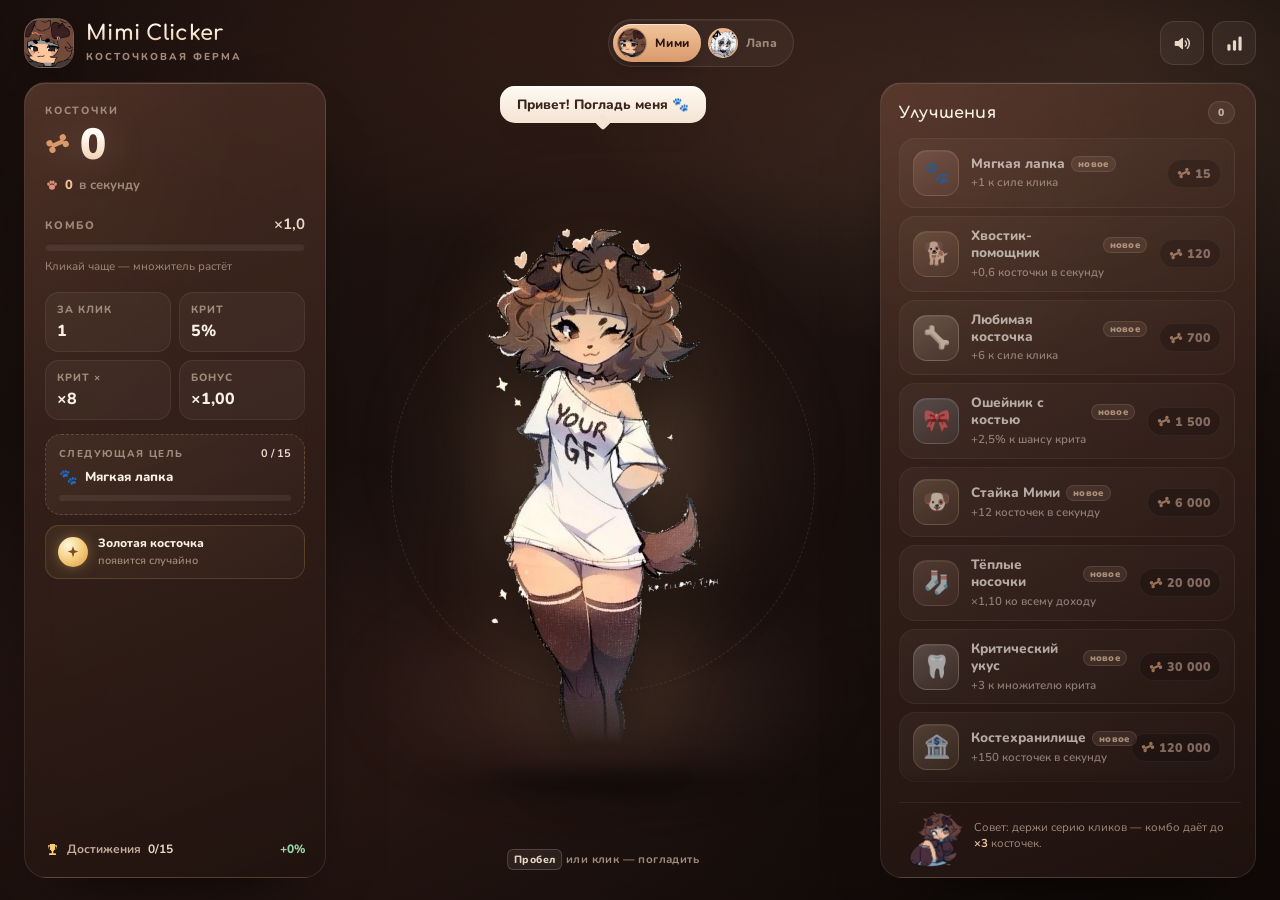
==== commit a19a82c7: "Add files via upload" ====
--- a/Mimi_Clicker_standalone.html
+++ b/Mimi_Clicker_standalone.html
@@ -1,13 +1,13 @@
 <!DOCTYPE html>
-<html lang="ru">
+<html lang="ru" data-theme="mimi">
 <head>
 <meta charset="utf-8">
 <meta name="viewport" content="width=device-width, initial-scale=1, viewport-fit=cover">
 <title>Mimi Clicker — косточковая ферма</title>
-<meta name="description" content="Милый кликер про Мими: гладь её, собирай косточки и открывай улучшения.">
+<meta name="description" content="Милый кликер с двумя персонажами: гладь, собирай косточки и открывай улучшения.">
 <meta name="theme-color" content="#1a100d">
 <meta name="color-scheme" content="dark">
-<link rel="icon" href="[data-uri]" type="image/png">
+<link rel="icon" id="favicon" href="[data-uri]" type="image/png">
 <style>
 /* Local copy of Google Fonts (Nunito, Comfortaa) — works offline. */
 @font-face{font-family:'Comfortaa';font-style:normal;font-weight:700;font-display:swap;src:url('[data-uri]') format('woff2');unicode-range:U+0460-052F, U+1C80-1C8A, U+20B4, U+2DE0-2DFF, U+A640-A69F, U+FE2E-FE2F}
@@ -42,13 +42,18 @@
    ============================================================ */
 
 :root {
+  --radius: 22px;
+  --shadow: 0 30px 60px -40px #000;
+  --font-display: 'Comfortaa', 'Nunito', 'Segoe UI', system-ui, sans-serif;
+  --font-body: 'Nunito', 'Segoe UI', system-ui, sans-serif;
+  --ease-pop: cubic-bezier(.2, 1.3, .4, 1);
+  --line: rgb(var(--ink-rgb) / .10);
+  --line-strong: rgb(var(--ink-rgb) / .18);
+}
+
+/* chocolate & caramel */
+[data-theme="mimi"] {
   --bg: #160e0c;
-  --bg-2: #1d1210;
-  --choc-900: #2a1814;
-  --choc-800: #33201b;
-  --choc-700: #4a2f27;
-  --line: rgba(248, 236, 224, .10);
-  --line-strong: rgba(248, 236, 224, .18);
   --cream: #f8efe4;
   --cream-2: #e9d8c8;
   --dim: #c4ac9c;
@@ -60,11 +65,76 @@
   --blue: #aacbe0;
   --gold: #f5cd7a;
   --good: #9ad4a9;
-  --radius: 22px;
-  --shadow: 0 30px 60px -40px #000;
-  --font-display: 'Comfortaa', 'Nunito', 'Segoe UI', system-ui, sans-serif;
-  --font-body: 'Nunito', 'Segoe UI', system-ui, sans-serif;
-  --ease-pop: cubic-bezier(.2, 1.3, .4, 1);
+  --on-accent: #2a1712;
+  --ink-rgb: 248 236 224;
+  --accent-rgb: 242 196 154;
+  --accent-2-rgb: 217 154 108;
+  --rose-rgb: 224 145 124;
+  --blue-rgb: 170 203 224;
+  --panel-a: rgba(93, 59, 48, .6);
+  --panel-b: rgba(32, 19, 15, .9);
+  --badge-a: rgba(242, 196, 154, .35);
+  --badge-b: rgba(60, 36, 29, .9);
+  --toast-a: rgba(66, 41, 34, .97);
+  --toast-b: rgba(33, 20, 17, .97);
+  --modal-a: rgba(84, 54, 44, .92);
+  --modal-b: rgba(28, 17, 14, .98);
+  --brand-a: #fff8ee;
+  --brand-b: #e7bf9c;
+  --score-a: #fffaf2;
+  --score-b: #ecc49f;
+  --bg-grad:
+    radial-gradient(110% 80% at 50% -18%, #4a2c22 0%, transparent 58%),
+    radial-gradient(70% 60% at 88% 6%, rgb(var(--accent-rgb) / .2) 0%, transparent 62%),
+    radial-gradient(90% 85% at 8% 102%, rgba(133, 74, 58, .36) 0%, transparent 64%),
+    linear-gradient(180deg, #22140f 0%, #170e0c 58%, #1a100d 100%);
+  --blob-1: var(--blob-1);
+  --blob-2: var(--blob-2);
+  --blob-3: var(--blob-3);
+  --vignette: radial-gradient(90% 70% at 50% 45%, transparent 40%, rgba(8, 4, 3, .68) 100%);
+}
+
+/* graphite & blush */
+[data-theme="lapa"] {
+  --bg: #0a0a0c;
+  --cream: #f4f4f7;
+  --cream-2: #d8d8df;
+  --dim: #a9a9b4;
+  --dim-2: #82828d;
+  --caramel: #c6c6d0;
+  --caramel-hi: #f2f2f6;
+  --rose: #d98c9c;
+  --bone: #f2f2f6;
+  --blue: #aab6c9;
+  --gold: #e8c98a;
+  --good: #a9d4b4;
+  --on-accent: #16161a;
+  --ink-rgb: 244 244 247;
+  --accent-rgb: 235 235 245;
+  --accent-2-rgb: 175 175 190;
+  --rose-rgb: 217 140 156;
+  --blue-rgb: 170 182 201;
+  --panel-a: rgba(58, 58, 68, .55);
+  --panel-b: rgba(12, 12, 15, .92);
+  --badge-a: rgba(235, 235, 245, .26);
+  --badge-b: rgba(20, 20, 24, .95);
+  --toast-a: rgba(30, 30, 36, .98);
+  --toast-b: rgba(12, 12, 15, .98);
+  --modal-a: rgba(52, 52, 60, .95);
+  --modal-b: rgba(10, 10, 13, .99);
+  --brand-a: #ffffff;
+  --brand-b: #c9c9d2;
+  --score-a: #ffffff;
+  --score-b: #c6c6d0;
+  --bg-grad:
+    radial-gradient(110% 80% at 50% -18%, #3a3a45 0%, transparent 58%),
+    radial-gradient(70% 60% at 88% 6%, rgb(var(--accent-rgb) / .14) 0%, transparent 62%),
+    radial-gradient(90% 85% at 8% 102%, rgba(46, 46, 56, .62) 0%, transparent 64%),
+    linear-gradient(180deg, #141418 0%, #0a0a0c 58%, #0d0d10 100%);
+  --blob-1: radial-gradient(circle at 40% 40%, rgb(var(--accent-rgb) / .3), transparent 68%);
+  --blob-2: radial-gradient(circle at 50% 50%, rgb(var(--rose-rgb) / .22), transparent 68%);
+  --blob-3: radial-gradient(circle at 50% 50%, rgb(var(--blue-rgb) / .16), transparent 68%);
+  --vignette: radial-gradient(90% 70% at 50% 45%, transparent 40%, rgba(0, 0, 0, .72) 100%);
 }
 
 *,
@@ -114,11 +184,7 @@
   z-index: 0;
   overflow: hidden;
   pointer-events: none;
-  background:
-    radial-gradient(110% 80% at 50% -18%, #4a2c22 0%, transparent 58%),
-    radial-gradient(70% 60% at 88% 6%, rgba(242, 196, 154, .2) 0%, transparent 62%),
-    radial-gradient(90% 85% at 8% 102%, rgba(133, 74, 58, .36) 0%, transparent 64%),
-    linear-gradient(180deg, #22140f 0%, #170e0c 58%, #1a100d 100%);
+  background: var(--bg-grad);
 }
 
 .bg__blob {
@@ -132,28 +198,28 @@
 .bg__blob--1 {
   width: 46vw; height: 46vw;
   top: -14vw; left: -10vw;
-  background: radial-gradient(circle at 40% 40%, rgba(242, 196, 154, .5), transparent 68%);
+  background: var(--blob-1);
   animation: drift1 26s ease-in-out infinite;
 }
 
 .bg__blob--2 {
   width: 38vw; height: 38vw;
   bottom: -12vw; right: -8vw;
-  background: radial-gradient(circle at 50% 50%, rgba(224, 145, 124, .42), transparent 68%);
+  background: var(--blob-2);
   animation: drift2 32s ease-in-out infinite;
 }
 
 .bg__blob--3 {
   width: 32vw; height: 32vw;
   top: 34%; left: 44%;
-  background: radial-gradient(circle at 50% 50%, rgba(170, 203, 224, .2), transparent 68%);
+  background: var(--blob-3);
   animation: drift3 38s ease-in-out infinite;
 }
 
 .bg__vignette {
   position: absolute;
   inset: 0;
-  background: radial-gradient(90% 70% at 50% 45%, transparent 40%, rgba(8, 4, 3, .68) 100%);
+  background: var(--vignette);
 }
 
 .bg__grain {
@@ -190,14 +256,71 @@
 }
 
 .topbar {
+  display: grid;
+  grid-template-columns: auto minmax(0, 1fr) auto;
+  align-items: center;
+  gap: 14px;
+  padding: 18px 24px 14px;
+}
+
+.brand { display: flex; align-items: center; gap: 12px; min-width: 0; }
+
+/* ---------------- character profiles ---------------- */
+
+.profiles {
+  justify-self: center;
   display: flex;
   align-items: center;
-  justify-content: space-between;
-  gap: 16px;
-  padding: 18px 24px 14px;
-}
-
-.brand { display: flex; align-items: center; gap: 12px; min-width: 0; }
+  gap: 3px;
+  padding: 4px;
+  border-radius: 999px;
+  border: 1px solid var(--line);
+  background: rgb(var(--ink-rgb) / .05);
+  backdrop-filter: blur(12px);
+  -webkit-backdrop-filter: blur(12px);
+  box-shadow: inset 0 1px 0 rgba(255, 255, 255, .05);
+}
+
+.profile {
+  display: inline-flex;
+  align-items: center;
+  gap: 8px;
+  padding: 4px 12px 4px 4px;
+  border: 0;
+  border-radius: 999px;
+  background: transparent;
+  color: var(--dim-2);
+  font-size: 12px;
+  font-weight: 800;
+  letter-spacing: .2px;
+  white-space: nowrap;
+  cursor: pointer;
+  transition: background .22s, box-shadow .22s, transform .18s var(--ease-pop);
+  -webkit-tap-highlight-color: transparent;
+}
+
+.profile:hover { color: var(--cream); }
+.profile:active { transform: scale(.97); }
+
+.profile__pic {
+  width: 30px;
+  height: 30px;
+  flex: none;
+  border-radius: 50%;
+  overflow: hidden;
+  border: 1px solid var(--line-strong);
+  background: radial-gradient(circle at 35% 25%, var(--caramel-hi), var(--caramel));
+}
+
+.profile__pic img { width: 100%; height: 100%; display: block; object-fit: cover; }
+
+.profile.is-active {
+  color: var(--on-accent);
+  background: linear-gradient(180deg, var(--caramel-hi), var(--caramel));
+  box-shadow: 0 8px 18px -12px #000, inset 0 1px 0 rgba(255, 255, 255, .55);
+}
+
+.profile.is-active .profile__pic { border-color: rgba(0, 0, 0, .2); }
 
 .brand__badge {
   width: 50px;
@@ -206,7 +329,7 @@
   display: grid;
   place-items: center;
   overflow: hidden;
-  background: radial-gradient(circle at 30% 20%, rgba(242, 196, 154, .35), rgba(60, 36, 29, .9));
+  background: radial-gradient(circle at 30% 20%, var(--badge-a), var(--badge-b));
   border: 1px solid var(--line-strong);
   box-shadow: inset 0 1px 0 rgba(255, 255, 255, .12), 0 10px 24px -16px #000;
 }
@@ -226,7 +349,7 @@
   font-size: 21px;
   line-height: 1.1;
   letter-spacing: .3px;
-  background: linear-gradient(180deg, #fff8ee 20%, #e7bf9c 100%);
+  background: linear-gradient(180deg, var(--brand-a) 20%, var(--brand-b) 100%);
   -webkit-background-clip: text;
   background-clip: text;
   color: transparent;
@@ -241,7 +364,7 @@
   color: var(--dim-2);
 }
 
-.topbar__actions { display: flex; gap: 8px; }
+.topbar__actions { display: flex; gap: 8px; justify-self: end; }
 
 .icon-btn {
   width: 44px;
@@ -250,7 +373,7 @@
   place-items: center;
   border-radius: 14px;
   border: 1px solid var(--line);
-  background: rgba(248, 236, 224, .055);
+  background: rgb(var(--ink-rgb) / .055);
   color: var(--cream-2);
   font-size: 19px;
   cursor: pointer;
@@ -259,7 +382,7 @@
 
 .icon-btn:hover {
   transform: translateY(-2px);
-  background: rgba(248, 236, 224, .1);
+  background: rgb(var(--ink-rgb) / .1);
   color: var(--cream);
   border-color: var(--line-strong);
 }
@@ -267,6 +390,22 @@
 .icon-btn:active { transform: translateY(0) scale(.96); }
 
 .icon-btn.is-off { color: var(--dim-2); }
+
+/* monochrome icons for the graphite theme */
+[data-theme="lapa"] .card__icon,
+[data-theme="lapa"] .ach__icon,
+[data-theme="lapa"] .toast__icon { filter: grayscale(1) contrast(1.06); }
+
+[data-theme="lapa"] .ach.is-unlocked .ach__icon {
+  filter: grayscale(1) contrast(1.06);
+  background: rgb(var(--ink-rgb) / .16);
+}
+
+[data-theme="lapa"] .profile__pic img { filter: contrast(1.03); }
+
+[data-theme="lapa"] .stage__halo {
+  background: radial-gradient(circle at 50% 45%, rgb(var(--accent-rgb) / .34), rgb(var(--accent-2-rgb) / .08) 38%, transparent 58%);
+}
 
 /* ---------------- layout ---------------- */
 
@@ -289,8 +428,8 @@
   border-radius: var(--radius);
   border: 1px solid var(--line);
   background:
-    linear-gradient(158deg, rgba(93, 59, 48, .6), rgba(32, 19, 15, .9)),
-    radial-gradient(120% 80% at 0% 0%, rgba(217, 154, 108, .16), transparent 60%);
+    linear-gradient(158deg, var(--panel-a), var(--panel-b)),
+    radial-gradient(120% 80% at 0% 0%, rgb(var(--accent-2-rgb) / .16), transparent 60%);
   box-shadow: inset 0 1px 0 rgba(255, 255, 255, .07), 0 34px 70px -42px #000;
   backdrop-filter: blur(16px) saturate(1.12);
   -webkit-backdrop-filter: blur(16px) saturate(1.12);
@@ -339,11 +478,11 @@
   line-height: 1.05;
   letter-spacing: -.6px;
   font-variant-numeric: tabular-nums;
-  background: linear-gradient(180deg, #fffaf2 30%, #ecc49f 100%);
+  background: linear-gradient(180deg, var(--score-a) 30%, var(--score-b) 100%);
   -webkit-background-clip: text;
   background-clip: text;
   color: transparent;
-  filter: drop-shadow(0 2px 18px rgba(242, 196, 154, .25));
+  filter: drop-shadow(0 2px 18px rgb(var(--accent-rgb) / .25));
 }
 
 .score__icon {
@@ -396,7 +535,7 @@
   height: 8px;
   margin-top: 9px;
   border-radius: 99px;
-  background: rgba(248, 236, 224, .07);
+  background: rgb(var(--ink-rgb) / .07);
   overflow: hidden;
   box-shadow: inset 0 1px 2px rgba(0, 0, 0, .4);
 }
@@ -407,7 +546,7 @@
   width: 0%;
   border-radius: 99px;
   background: linear-gradient(90deg, var(--caramel), var(--rose) 55%, var(--gold));
-  box-shadow: 0 0 14px rgba(242, 196, 154, .5);
+  box-shadow: 0 0 14px rgb(var(--accent-rgb) / .5);
   transition: width .1s linear;
 }
 
@@ -431,8 +570,8 @@
 .mini {
   padding: 9px 11px;
   border-radius: 14px;
-  border: 1px solid rgba(248, 236, 224, .07);
-  background: rgba(248, 236, 224, .045);
+  border: 1px solid rgb(var(--ink-rgb) / .07);
+  background: rgb(var(--ink-rgb) / .045);
 }
 
 .mini span {
@@ -457,8 +596,8 @@
   margin-top: 14px;
   padding: 11px 13px 13px;
   border-radius: 16px;
-  border: 1px dashed rgba(242, 196, 154, .22);
-  background: linear-gradient(150deg, rgba(242, 196, 154, .08), rgba(248, 236, 224, .02));
+  border: 1px dashed rgb(var(--accent-rgb) / .22);
+  background: linear-gradient(150deg, rgb(var(--accent-rgb) / .08), rgb(var(--ink-rgb) / .02));
   transition: border-color .3s, background .3s, box-shadow .3s;
 }
 
@@ -502,7 +641,7 @@
   height: 6px;
   margin-top: 9px;
   border-radius: 99px;
-  background: rgba(248, 236, 224, .07);
+  background: rgb(var(--ink-rgb) / .07);
   overflow: hidden;
 }
 
@@ -518,7 +657,7 @@
 .goal.is-ready {
   border-color: rgba(154, 212, 169, .5);
   border-style: solid;
-  background: linear-gradient(150deg, rgba(154, 212, 169, .14), rgba(248, 236, 224, .02));
+  background: linear-gradient(150deg, rgba(154, 212, 169, .14), rgb(var(--ink-rgb) / .02));
   box-shadow: 0 0 0 1px rgba(154, 212, 169, .12), 0 0 22px -6px rgba(154, 212, 169, .35);
 }
 
@@ -533,7 +672,7 @@
   padding: 10px 12px;
   border-radius: 14px;
   border: 1px solid rgba(245, 205, 122, .16);
-  background: linear-gradient(150deg, rgba(245, 205, 122, .08), rgba(248, 236, 224, .02));
+  background: linear-gradient(150deg, rgba(245, 205, 122, .08), rgb(var(--ink-rgb) / .02));
   transition: border-color .3s, box-shadow .3s;
 }
 
@@ -587,7 +726,7 @@
   padding: 10px 13px;
   border-radius: 14px;
   border: 1px solid rgba(245, 205, 122, .45);
-  background: linear-gradient(120deg, rgba(245, 205, 122, .24), rgba(217, 154, 108, .16));
+  background: linear-gradient(120deg, rgba(245, 205, 122, .24), rgb(var(--accent-2-rgb) / .16));
   color: #ffe9bd;
   font-size: 12.5px;
   font-weight: 800;
@@ -632,7 +771,10 @@
   min-height: 0;
   padding: 46px 16px 34px;
   isolation: isolate;
-}
+  transition: opacity .19s ease;
+}
+
+.stage.is-switching { opacity: 0; }
 
 .stage::before {
   content: "";
@@ -641,7 +783,7 @@
   height: 210px;
   bottom: 10%;
   border-radius: 50%;
-  background: radial-gradient(ellipse at 50% 50%, rgba(242, 196, 154, .17), rgba(224, 145, 124, .05) 50%, transparent 72%);
+  background: radial-gradient(ellipse at 50% 50%, rgb(var(--accent-rgb) / .17), rgb(var(--rose-rgb) / .05) 50%, transparent 72%);
   filter: blur(32px);
   pointer-events: none;
   z-index: 0;
@@ -652,7 +794,7 @@
   width: min(700px, 100%);
   aspect-ratio: 1;
   border-radius: 50%;
-  background: radial-gradient(circle at 50% 45%, rgba(242, 196, 154, .26), rgba(217, 154, 108, .05) 38%, transparent 58%);
+  background: radial-gradient(circle at 50% 45%, rgb(var(--accent-rgb) / .26), rgb(var(--accent-2-rgb) / .05) 38%, transparent 58%);
   filter: blur(26px);
   animation: haloPulse 7s ease-in-out infinite;
   transition: opacity .6s;
@@ -673,12 +815,12 @@
   bottom: -60px;
   width: var(--size);
   height: var(--size);
-  color: rgba(242, 196, 154, .22);
+  color: rgb(var(--accent-rgb) / .22);
   animation: rise var(--dur) linear infinite;
   animation-delay: var(--delay);
 }
 
-.deco__item:nth-child(2n) { color: rgba(224, 145, 124, .2); }
+.deco__item:nth-child(2n) { color: rgb(var(--rose-rgb) / .2); }
 
 @keyframes rise {
   0% { transform: translateY(0) rotate(-8deg); opacity: 0; }
@@ -692,7 +834,7 @@
   width: min(560px, 82%);
   aspect-ratio: 1;
   border-radius: 50%;
-  border: 1px dashed rgba(242, 196, 154, .13);
+  border: 1px dashed rgb(var(--accent-rgb) / .13);
   animation: spin 54s linear infinite;
   z-index: 0;
 }
@@ -707,7 +849,7 @@
   margin-left: -3.5px;
   border-radius: 50%;
   background: var(--caramel-hi);
-  box-shadow: 0 0 12px 2px rgba(242, 196, 154, .7);
+  box-shadow: 0 0 12px 2px rgb(var(--accent-rgb) / .7);
 }
 
 .stage__floor {
@@ -728,7 +870,7 @@
 
 @keyframes spin { to { transform: rotate(360deg); } }
 
-.mimi {
+.hero {
   position: relative;
   z-index: 3;
   display: block;
@@ -740,21 +882,21 @@
   -webkit-tap-highlight-color: transparent;
   border-radius: 34px;
   transition: filter .25s;
-  filter: drop-shadow(0 26px 32px rgba(0, 0, 0, .55)) drop-shadow(0 0 40px rgba(217, 154, 108, .16));
-}
-
-.mimi:hover {
-  filter: drop-shadow(0 30px 34px rgba(0, 0, 0, .55)) drop-shadow(0 0 52px rgba(242, 196, 154, .3));
-}
-
-.mimi__bob {
+  filter: drop-shadow(0 26px 32px rgba(0, 0, 0, .55)) drop-shadow(0 0 40px rgb(var(--accent-2-rgb) / .16));
+}
+
+.hero:hover {
+  filter: drop-shadow(0 30px 34px rgba(0, 0, 0, .55)) drop-shadow(0 0 52px rgb(var(--accent-rgb) / .3));
+}
+
+.hero__bob {
   display: block;
   transform-origin: 50% 100%;
   animation: bob 5.2s ease-in-out infinite;
   will-change: transform;
 }
 
-.mimi__img {
+.hero__img {
   display: block;
   height: clamp(300px, 58vh, 600px);
   width: auto;
@@ -774,18 +916,18 @@
 }
 
 .stage.is-hot .stage__halo {
-  background: radial-gradient(circle at 50% 45%, rgba(242, 196, 154, .38), rgba(224, 145, 124, .14) 45%, transparent 68%);
+  background: radial-gradient(circle at 50% 45%, rgb(var(--accent-rgb) / .38), rgb(var(--rose-rgb) / .14) 45%, transparent 68%);
 }
 
 .stage.is-blazing .stage__halo {
-  background: radial-gradient(circle at 50% 45%, rgba(245, 205, 122, .46), rgba(224, 145, 124, .2) 45%, transparent 70%);
+  background: radial-gradient(circle at 50% 45%, rgba(245, 205, 122, .46), rgb(var(--rose-rgb) / .2) 45%, transparent 70%);
 }
 
 .stage.is-blazing .stage__orbit { border-color: rgba(245, 205, 122, .4); }
 
 .stage.is-frenzy .stage__halo {
   animation-duration: 1.6s;
-  background: radial-gradient(circle at 50% 45%, rgba(245, 205, 122, .55), rgba(224, 145, 124, .22) 45%, transparent 70%);
+  background: radial-gradient(circle at 50% 45%, rgba(245, 205, 122, .55), rgb(var(--rose-rgb) / .22) 45%, transparent 70%);
 }
 
 .stage.is-shaking { animation: shake .3s cubic-bezier(.36, .07, .19, .97); }
@@ -898,7 +1040,7 @@
   font-size: clamp(18px, 2.2vw, 25px);
   font-weight: 900;
   color: #fff5e3;
-  text-shadow: 0 2px 10px rgba(0, 0, 0, .55), 0 0 18px rgba(242, 196, 154, .35);
+  text-shadow: 0 2px 10px rgba(0, 0, 0, .55), 0 0 18px rgb(var(--accent-rgb) / .35);
   white-space: nowrap;
   animation: floatUp .92s cubic-bezier(.18, .7, .3, 1) forwards;
 }
@@ -957,7 +1099,7 @@
 .ring {
   width: 26px;
   height: 26px;
-  border: 2px solid rgba(242, 196, 154, .65);
+  border: 2px solid rgb(var(--accent-rgb) / .65);
   border-radius: 50%;
   animation: ringOut .68s ease-out forwards;
 }
@@ -989,8 +1131,8 @@
   min-width: 20px;
   padding: 2px 6px;
   border-radius: 6px;
-  border: 1px solid rgba(248, 236, 224, .18);
-  background: rgba(248, 236, 224, .07);
+  border: 1px solid rgb(var(--ink-rgb) / .18);
+  background: rgb(var(--ink-rgb) / .07);
   color: var(--cream-2);
   font-family: inherit;
   font-size: 10.5px;
@@ -1044,14 +1186,14 @@
   font-size: 10.5px;
   font-weight: 900;
   letter-spacing: .06em;
-  color: #2a1712;
+  color: var(--on-accent);
   background: linear-gradient(180deg, var(--caramel-hi), var(--caramel));
   transition: background .3s, color .3s;
 }
 
 .shop__badge.is-empty {
   color: var(--dim);
-  background: rgba(248, 236, 224, .07);
+  background: rgb(var(--ink-rgb) / .07);
   border: 1px solid var(--line);
 }
 
@@ -1066,7 +1208,7 @@
   overflow-y: auto;
   overscroll-behavior: contain;
   scrollbar-width: thin;
-  scrollbar-color: rgba(242, 196, 154, .32) transparent;
+  scrollbar-color: rgb(var(--accent-rgb) / .32) transparent;
   -webkit-mask-image: linear-gradient(180deg, #000 calc(100% - 22px), transparent 100%);
   mask-image: linear-gradient(180deg, #000 calc(100% - 22px), transparent 100%);
 }
@@ -1075,9 +1217,9 @@
 .shop__list::-webkit-scrollbar-track { background: transparent; }
 .shop__list::-webkit-scrollbar-thumb {
   border-radius: 99px;
-  background: rgba(242, 196, 154, .26);
-}
-.shop__list::-webkit-scrollbar-thumb:hover { background: rgba(242, 196, 154, .45); }
+  background: rgb(var(--accent-rgb) / .26);
+}
+.shop__list::-webkit-scrollbar-thumb:hover { background: rgb(var(--accent-rgb) / .45); }
 
 .card {
   display: grid;
@@ -1087,8 +1229,8 @@
   width: 100%;
   padding: 11px 13px;
   border-radius: 16px;
-  border: 1px solid rgba(248, 236, 224, .08);
-  background: linear-gradient(150deg, rgba(248, 236, 224, .065), rgba(248, 236, 224, .02));
+  border: 1px solid rgb(var(--ink-rgb) / .08);
+  background: linear-gradient(150deg, rgb(var(--ink-rgb) / .065), rgb(var(--ink-rgb) / .02));
   text-align: left;
   cursor: pointer;
   transition: transform .18s var(--ease-pop), border-color .22s, background .22s, box-shadow .22s, opacity .22s;
@@ -1097,31 +1239,31 @@
 
 .card:hover {
   transform: translateY(-2px);
-  border-color: rgba(242, 196, 154, .34);
+  border-color: rgb(var(--accent-rgb) / .34);
   box-shadow: 0 16px 26px -20px #000;
 }
 
 .card:active { transform: translateY(0) scale(.992); }
 
 .card.is-affordable {
-  border-color: rgba(242, 196, 154, .42);
-  background: linear-gradient(150deg, rgba(242, 196, 154, .16), rgba(217, 154, 108, .05));
+  border-color: rgb(var(--accent-rgb) / .42);
+  background: linear-gradient(150deg, rgb(var(--accent-rgb) / .16), rgb(var(--accent-2-rgb) / .05));
 }
 
 .card.is-affordable:hover {
-  border-color: rgba(242, 196, 154, .6);
-  box-shadow: 0 16px 30px -18px rgba(242, 196, 154, .35);
+  border-color: rgb(var(--accent-rgb) / .6);
+  box-shadow: 0 16px 30px -18px rgb(var(--accent-rgb) / .35);
 }
 
 .card.is-locked { cursor: not-allowed; opacity: .68; filter: saturate(.72); }
-.card.is-locked:hover { transform: none; border-color: rgba(248, 236, 224, .08); box-shadow: none; }
+.card.is-locked:hover { transform: none; border-color: rgb(var(--ink-rgb) / .08); box-shadow: none; }
 .card.is-maxed { opacity: .7; }
 
 .card.is-bought { animation: buyPop .5s var(--ease-pop); }
 
 @keyframes buyPop {
   0% { transform: scale(1); }
-  35% { transform: scale(1.035); box-shadow: 0 0 0 2px rgba(242, 196, 154, .5); }
+  35% { transform: scale(1.035); box-shadow: 0 0 0 2px rgb(var(--accent-rgb) / .5); }
   100% { transform: scale(1); }
 }
 
@@ -1142,7 +1284,7 @@
   border-radius: 14px;
   font-size: 22px;
   line-height: 1;
-  background: rgba(242, 196, 154, .12);
+  background: rgb(var(--accent-rgb) / .12);
   background: linear-gradient(150deg,
       color-mix(in srgb, var(--tint) 30%, transparent),
       color-mix(in srgb, var(--tint) 10%, transparent));
@@ -1170,8 +1312,8 @@
   font-weight: 900;
   letter-spacing: .3px;
   color: var(--caramel-hi);
-  background: rgba(242, 196, 154, .14);
-  border: 1px solid rgba(242, 196, 154, .2);
+  background: rgb(var(--accent-rgb) / .14);
+  border: 1px solid rgb(var(--accent-rgb) / .2);
 }
 
 .card__desc {
@@ -1194,18 +1336,18 @@
   font-variant-numeric: tabular-nums;
   color: var(--caramel-hi);
   background: rgba(0, 0, 0, .26);
-  border: 1px solid rgba(242, 196, 154, .16);
+  border: 1px solid rgb(var(--accent-rgb) / .16);
 }
 
 .card__cost .icon { width: 14px; height: 14px; color: var(--caramel); }
-.card.is-locked .card__cost { color: #b98f7d; border-color: rgba(248, 236, 224, .08); }
+.card.is-locked .card__cost { color: #b98f7d; border-color: rgb(var(--ink-rgb) / .08); }
 
 .shop__tip {
   display: flex;
   align-items: center;
   gap: 10px;
   padding: 8px 10px 4px;
-  border-top: 1px solid rgba(248, 236, 224, .07);
+  border-top: 1px solid rgb(var(--ink-rgb) / .07);
 }
 
 .shop__tip img {
@@ -1249,8 +1391,8 @@
   max-width: 340px;
   padding: 9px 13px;
   border-radius: 14px;
-  border: 1px solid rgba(242, 196, 154, .3);
-  background: linear-gradient(150deg, rgba(66, 41, 34, .97), rgba(33, 20, 17, .97));
+  border: 1px solid rgb(var(--accent-rgb) / .3);
+  background: linear-gradient(150deg, var(--toast-a), var(--toast-b));
   color: var(--cream);
   font-size: 12.5px;
   font-weight: 700;
@@ -1269,7 +1411,7 @@
   flex: none;
   border-radius: 9px;
   font-size: 13px;
-  background: rgba(242, 196, 154, .16);
+  background: rgb(var(--accent-rgb) / .16);
 }
 
 .toast b { color: var(--gold); }
@@ -1313,15 +1455,15 @@
   border-radius: 26px;
   border: 1px solid var(--line-strong);
   background:
-    linear-gradient(158deg, rgba(84, 54, 44, .92), rgba(28, 17, 14, .98)),
-    radial-gradient(120% 80% at 10% 0%, rgba(217, 154, 108, .18), transparent 60%);
+    linear-gradient(158deg, var(--modal-a), var(--modal-b)),
+    radial-gradient(120% 80% at 10% 0%, rgb(var(--accent-2-rgb) / .18), transparent 60%);
   box-shadow: 0 40px 80px -30px #000;
   animation: popIn .3s var(--ease-pop);
   overflow: hidden;
 }
 
 .modal__card:focus { outline: none; }
-.modal__card:focus-visible { outline: 2px solid rgba(242, 196, 154, .4); outline-offset: 4px; }
+.modal__card:focus-visible { outline: 2px solid rgb(var(--accent-rgb) / .4); outline-offset: 4px; }
 
 .modal__head {
   display: flex;
@@ -1346,13 +1488,13 @@
   overflow-y: auto;
   overscroll-behavior: contain;
   scrollbar-width: thin;
-  scrollbar-color: rgba(242, 196, 154, .32) transparent;
+  scrollbar-color: rgb(var(--accent-rgb) / .32) transparent;
 }
 
 .modal__body::-webkit-scrollbar { width: 8px; }
 .modal__body::-webkit-scrollbar-thumb {
   border-radius: 99px;
-  background: rgba(242, 196, 154, .28);
+  background: rgb(var(--accent-rgb) / .28);
 }
 
 .mstats {
@@ -1364,8 +1506,8 @@
 .mstat {
   padding: 11px 13px;
   border-radius: 14px;
-  border: 1px solid rgba(248, 236, 224, .08);
-  background: rgba(248, 236, 224, .045);
+  border: 1px solid rgb(var(--ink-rgb) / .08);
+  background: rgb(var(--ink-rgb) / .045);
 }
 
 .mstat span {
@@ -1413,16 +1555,16 @@
   gap: 10px;
   padding: 9px 11px;
   border-radius: 13px;
-  border: 1px solid rgba(248, 236, 224, .07);
-  background: rgba(248, 236, 224, .035);
+  border: 1px solid rgb(var(--ink-rgb) / .07);
+  background: rgb(var(--ink-rgb) / .035);
   opacity: .55;
   transition: opacity .25s, border-color .25s, background .25s;
 }
 
 .ach.is-unlocked {
   opacity: 1;
-  border-color: rgba(242, 196, 154, .36);
-  background: linear-gradient(150deg, rgba(242, 196, 154, .14), rgba(217, 154, 108, .04));
+  border-color: rgb(var(--accent-rgb) / .36);
+  background: linear-gradient(150deg, rgb(var(--accent-rgb) / .14), rgb(var(--accent-2-rgb) / .04));
 }
 
 .ach__icon {
@@ -1432,11 +1574,11 @@
   place-items: center;
   border-radius: 10px;
   font-size: 16px;
-  background: rgba(248, 236, 224, .07);
+  background: rgb(var(--ink-rgb) / .07);
   filter: grayscale(1);
 }
 
-.ach.is-unlocked .ach__icon { filter: none; background: rgba(242, 196, 154, .2); }
+.ach.is-unlocked .ach__icon { filter: none; background: rgb(var(--accent-rgb) / .2); }
 
 .ach__name {
   display: block;
@@ -1481,7 +1623,7 @@
   font-size: 13.5px;
   font-weight: 900;
   cursor: pointer;
-  color: #2a1712;
+  color: var(--on-accent);
   background: linear-gradient(180deg, var(--caramel-hi), var(--caramel));
   box-shadow: inset 0 1px 0 rgba(255, 255, 255, .45), 0 12px 24px -16px #000;
   transition: transform .16s var(--ease-pop), filter .2s;
@@ -1493,7 +1635,7 @@
 
 .btn--ghost {
   color: var(--cream);
-  background: rgba(248, 236, 224, .07);
+  background: rgb(var(--ink-rgb) / .07);
   border: 1px solid var(--line);
   box-shadow: none;
 }
@@ -1524,7 +1666,7 @@
   margin: 0;
   padding: 24px;
   text-align: center;
-  background: #1a100d;
+  background: var(--bg);
   color: var(--cream);
 }
 
@@ -1564,7 +1706,7 @@
   }
 
   .stage { min-height: 430px; padding: 42px 10px 30px; }
-  .mimi__img { height: clamp(280px, 46vh, 470px); }
+  .hero__img { height: clamp(280px, 46vh, 470px); }
   .shop { position: sticky; top: 10px; max-height: calc(100vh - 20px); max-height: calc(100dvh - 20px); }
 }
 
@@ -1603,7 +1745,7 @@
   .ach-progress { display: none; }
 
   .stage { min-height: 0; padding: 32px 8px 26px; }
-  .mimi__img { height: clamp(240px, 40vh, 360px); }
+  .hero__img { height: clamp(240px, 40vh, 360px); }
   .stage__orbit { width: min(430px, 96%); }
   .stage__halo { width: min(520px, 120%); }
   .speech { font-size: 12.5px; padding: 8px 14px; }
@@ -1630,6 +1772,21 @@
   .modal { padding: 12px; }
   .modal__actions { padding: 12px 16px; flex-wrap: wrap; }
   .modal__body { padding: 14px 16px 18px; }
+}
+
+@media (max-width: 760px) {
+  .profile__meta { display: none; }
+  .profile { padding: 3px; }
+  .profiles { gap: 2px; padding: 3px; }
+}
+
+@media (max-width: 480px) {
+  .topbar { padding: 12px 12px 10px; gap: 8px; }
+  .brand { gap: 9px; }
+  .brand__text h1 { font-size: 17px; }
+  .brand__text p { display: none; }
+  .icon-btn { width: 36px; height: 36px; border-radius: 12px; }
+  .profile__pic { width: 28px; height: 28px; }
 }
 
 @media (max-width: 380px) {
@@ -1715,17 +1872,28 @@
   </symbol>
 </svg>
 
-<div class="app">
+<div class="app" id="app">
 
   <header class="topbar">
     <div class="brand">
       <span class="brand__badge">
-        <img src="[data-uri]" alt="" width="96" height="96" decoding="async">
+        <img id="brand-face" src="[data-uri]" alt="" width="96" height="96" decoding="async">
       </span>
       <div class="brand__text">
-        <h1>Mimi Clicker</h1>
-        <p>косточковая ферма</p>
+        <h1 id="brand-name">Mimi Clicker</h1>
+        <p id="brand-tagline">косточковая ферма</p>
       </div>
+    </div>
+
+    <div class="profiles" id="profiles" role="tablist" aria-label="Персонажи">
+      <button class="profile is-active" type="button" role="tab" data-char="mimi" aria-selected="true" aria-controls="stage" title="Мими — косточковая ферма">
+        <span class="profile__pic"><img src="[data-uri]" alt="" width="64" height="64" decoding="async"></span>
+        <span class="profile__meta">Мими</span>
+      </button>
+      <button class="profile" type="button" role="tab" data-char="lapa" aria-selected="false" aria-controls="stage" title="Лапа — дворовая банда">
+        <span class="profile__pic"><img src="[data-uri]" alt="" width="64" height="64" decoding="async"></span>
+        <span class="profile__meta">Лапа</span>
+      </button>
     </div>
 
     <div class="topbar__actions">
@@ -1805,7 +1973,7 @@
       </div>
     </section>
 
-    <section class="stage" id="stage" aria-label="Мими">
+    <section class="stage" id="stage" aria-label="Сцена с Мими">
       <div class="deco" aria-hidden="true">
         <svg class="deco__item" style="--x:9%;--dur:22s;--delay:-3s;--size:20px"><use href="#i-heart"/></svg>
         <svg class="deco__item" style="--x:21%;--dur:27s;--delay:-14s;--size:14px"><use href="#i-bone"/></svg>
@@ -1818,9 +1986,9 @@
       <div class="stage__orbit" aria-hidden="true"></div>
       <div class="stage__floor" aria-hidden="true"></div>
 
-      <button class="mimi" id="mimi-btn" type="button" aria-label="Погладить Мими и получить косточку">
-        <span class="mimi__bob">
-          <img class="mimi__img" id="mimi-img" src="[data-uri]